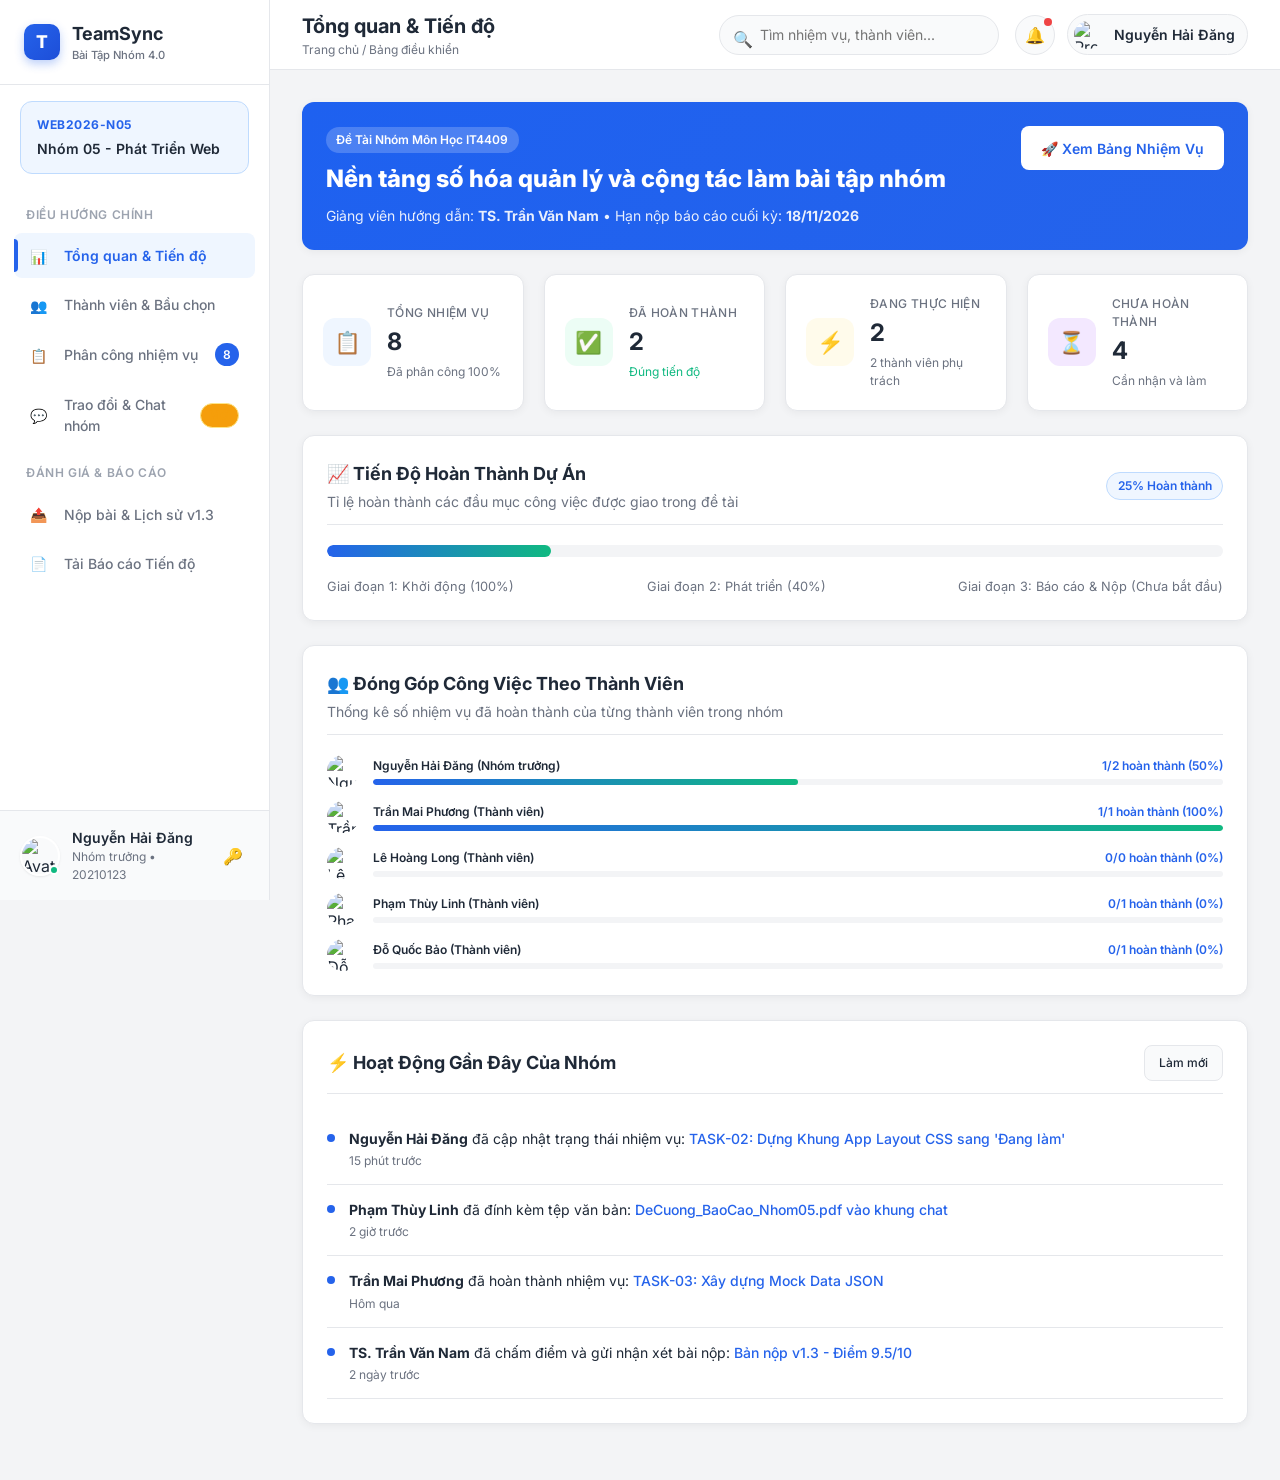
==== index.html @ c7a91927 "first commit: init project" ====
<!DOCTYPE html>
<html lang="vi">
<head>
  <meta charset="UTF-8">
  <meta name="viewport" content="width=device-width, initial-scale=1.0, maximum-scale=5.0">
  <title>Hệ Thống Quản Lý & Làm Bài Tập Nhóm Trực Tuyến | Nhóm 05</title>
  <meta name="description" content="Nền tảng hỗ trợ sinh viên làm bài tập nhóm hiệu quả, phân công nhiệm vụ, bầu chọn nhóm trưởng, chat trực tuyến và theo dõi tiến độ nộp bài.">
  
  <!-- Google Fonts: Inter -->
  <link rel="preconnect" href="https://fonts.googleapis.com">
  <link rel="preconnect" href="https://fonts.gstatic.com" crossorigin>
  <link href="https://fonts.googleapis.com/css2?family=Inter:wght@400;500;600;700;800&display=swap" rel="stylesheet">
  
  <!-- Favicon biểu tượng thương hiệu -->
  <link rel="icon" type="image/svg+xml" href="./assets/images/favicon.svg">
  
  <!-- Đường dẫn tương đối (Relative Paths) hỗ trợ GitHub Pages -->
  <link rel="stylesheet" href="./css/variables.css">
  <link rel="stylesheet" href="./css/style.css">
  <link rel="stylesheet" href="./css/modules.css">
</head>
<body>

  <!-- Lớp phủ mờ (Backdrop) khi mở Drawer trên Mobile -->
  <div class="sidebar-backdrop" id="sidebarBackdrop"></div>

  <!-- TOAST CONTAINER -->
  <div class="toast-container" id="toastContainer"></div>

  <!-- APP SHELL LAYOUT -->
  <div class="app-layout">

    <!-- ======================================================================
         SIDEBAR (Desktop Sticky, Mobile Drawer Overlay)
         ====================================================================== -->
    <aside class="app-sidebar" id="appSidebar">
      <!-- Header thương hiệu -->
      <div class="sidebar-header">
        <div class="brand-logo">
          <div class="brand-icon">T</div>
          <div>
            <div>TeamSync</div>
            <div style="font-size: 0.7rem; font-weight: 500; color: var(--text-muted);">Bài Tập Nhóm 4.0</div>
          </div>
        </div>
        <!-- Nút đóng Drawer trên Mobile -->
        <button class="sidebar-close-btn" id="sidebarCloseBtn" aria-label="Đóng thanh điều hướng">✕</button>
      </div>

      <!-- Badge Nhóm hiện tại -->
      <div class="sidebar-group-badge">
        <div class="group-code">WEB2026-N05</div>
        <div class="group-name">Nhóm 05 - Phát Triển Web</div>
      </div>

      <!-- Navigation Menu -->
      <nav class="sidebar-nav">
        <div class="nav-section-title">Điều hướng chính</div>
        
        <a href="#dashboard" class="nav-item active" data-tab="dashboard">
          <span class="nav-icon">📊</span>
          <span>Tổng quan & Tiến độ</span>
        </a>

        <a href="#members" class="nav-item" data-tab="members">
          <span class="nav-icon">👥</span>
          <span>Thành viên & Bầu chọn</span>
        </a>

        <a href="#tasks" class="nav-item" data-tab="tasks">
          <span class="nav-icon">📋</span>
          <span>Phân công nhiệm vụ</span>
          <span class="nav-badge">8</span>
        </a>

        <a href="#chat" class="nav-item" data-tab="chat">
          <span class="nav-icon">💬</span>
          <span>Trao đổi & Chat nhóm</span>
          <span class="nav-badge badge-warning">Mới</span>
        </a>

        <div class="nav-section-title">Đánh giá & Báo cáo</div>

        <a href="#submissions" class="nav-item" data-tab="submissions">
          <span class="nav-icon">📤</span>
          <span>Nộp bài & Lịch sử v1.3</span>
        </a>

        <a href="#reports" class="nav-item" data-tab="reports">
          <span class="nav-icon">📄</span>
          <span>Tải Báo cáo Tiến độ</span>
        </a>
      </nav>

      <!-- Sidebar User Profile Footer -->
      <div class="sidebar-footer">
        <div class="user-avatar-wrapper">
          <img src="https://images.unsplash.com/photo-1534528741775-53994a69daeb?auto=format&fit=crop&w=150&q=80" alt="Avatar" class="user-avatar">
          <div class="status-dot"></div>
        </div>
        <div class="sidebar-user-info">
          <div class="sidebar-user-name" id="sidebarUserName">Nguyễn Hải Đăng</div>
          <div class="sidebar-user-role" id="sidebarUserRole">Nhóm trưởng • 20210123</div>
        </div>
        <button class="sidebar-btn-auth" id="btnOpenAuth" title="Đổi tài khoản">
          🔑
        </button>
      </div>
    </aside>

    <!-- ======================================================================
         MAIN CONTENT AREA
         ====================================================================== -->
    <main class="app-main">
      
      <!-- HEADER PHÍA TRÊN -->
      <header class="app-header">
        <div class="header-left">
          <!-- Nút Hamburger Menu trên Mobile -->
          <button class="btn-hamburger" id="btnHamburger" aria-label="Mở Menu điều hướng">
            ☰
          </button>
          
          <div class="page-title-box">
            <h1 class="page-title" id="pageTitle">Tổng quan & Tiến độ</h1>
            <div class="page-breadcrumb" id="pageBreadcrumb">Trang chủ / Bảng điều khiển</div>
          </div>
        </div>

        <div class="header-right">
          <!-- Thanh tìm kiếm nhanh -->
          <div class="search-box">
            <span class="search-icon">🔍</span>
            <input type="text" class="search-input" placeholder="Tìm nhiệm vụ, thành viên...">
          </div>

          <!-- Thông báo & Quick Actions -->
          <div class="header-actions">
            <button class="btn-icon" title="Thông báo mới" onclick="showToast('Bạn không có thông báo chưa đọc nào.', 'warning')">
              🔔
              <span class="notification-badge"></span>
            </button>
            
            <button class="header-profile-btn" onclick="document.getElementById('btnOpenAuth').click()">
              <img src="https://images.unsplash.com/photo-1534528741775-53994a69daeb?auto=format&fit=crop&w=150&q=80" alt="Profile" style="width: 28px; height: 28px; border-radius: 50%; object-fit: cover;">
              <span class="header-profile-name" id="headerUserName">Hải Đăng</span>
            </button>
          </div>
        </div>
      </header>

      <!-- CONTENT CONTAINER CHO CÁC TABS -->
      <div class="content-container">

        <!-- ==================================================================
             TAB 1: TỔNG QUAN & TIẾN ĐỘ (MODULE 9 & OVERVIEW)
             ================================================================== -->
        <div class="tab-panel active" id="tab-dashboard">
          
          <!-- Banner Chào mừng & Thông tin Đề tài -->
          <div class="card" style="background: linear-gradient(135deg, #1E61F0, #2563EB); color: #FFFFFF; border: none;">
            <div style="display: flex; justify-content: space-between; align-items: flex-start; flex-wrap: wrap; gap: 1rem;">
              <div>
                <span class="badge" style="background: rgba(255,255,255,0.2); color: #FFFFFF; border: none; margin-bottom: 0.5rem;">
                  Đề Tài Nhóm Môn Học IT4409
                </span>
                <h2 style="font-size: 1.5rem; font-weight: 800; margin-bottom: 0.5rem;">
                  Nền tảng số hóa quản lý và cộng tác làm bài tập nhóm
                </h2>
                <p style="font-size: 0.875rem; opacity: 0.9; max-width: 720px;">
                  Giảng viên hướng dẫn: <strong>TS. Trần Văn Nam</strong> • Hạn nộp báo cáo cuối kỳ: <strong>18/11/2026</strong>
                </p>
              </div>
              <button class="btn" style="background: #FFFFFF; color: var(--color-primary); font-weight: 600;" onclick="document.querySelector('[data-tab=\'tasks\']').click()">
                🚀 Xem Bảng Nhiệm Vụ
              </button>
            </div>
          </div>

          <!-- 4 Thẻ Thống kê Số liệu nhanh -->
          <div class="stats-grid">
            <div class="stat-card">
              <div class="stat-icon-wrapper stat-icon-blue">📋</div>
              <div class="stat-info">
                <div class="stat-label">Tổng nhiệm vụ</div>
                <div class="stat-value" id="statTotalTasks">8</div>
                <div class="stat-subtext">Đã phân công 100%</div>
              </div>
            </div>

            <div class="stat-card">
              <div class="stat-icon-wrapper stat-icon-green">✅</div>
              <div class="stat-info">
                <div class="stat-label">Đã hoàn thành</div>
                <div class="stat-value" id="statDoneTasks">2</div>
                <div class="stat-subtext" style="color: var(--status-success);">Đúng tiến độ</div>
              </div>
            </div>

            <div class="stat-card">
              <div class="stat-icon-wrapper stat-icon-amber">⚡</div>
              <div class="stat-info">
                <div class="stat-label">Đang thực hiện</div>
                <div class="stat-value" id="statInProgressTasks">2</div>
                <div class="stat-subtext">2 thành viên phụ trách</div>
              </div>
            </div>

            <div class="stat-card">
              <div class="stat-icon-wrapper stat-icon-purple">⏳</div>
              <div class="stat-info">
                <div class="stat-label">Chưa hoàn thành</div>
                <div class="stat-value" id="statTodoTasks">4</div>
                <div class="stat-subtext">Cần nhận và làm</div>
              </div>
            </div>
          </div>

          <!-- Thanh Tiến độ Tổng quan Dự án -->
          <div class="card">
            <div class="card-header">
              <div>
                <h3 class="card-title">📈 Tiến Độ Hoàn Thành Dự Án</h3>
                <div class="card-desc">Tỉ lệ hoàn thành các đầu mục công việc được giao trong đề tài</div>
              </div>
              <span class="badge badge-primary" id="statPercentText">25% Hoàn thành</span>
            </div>
            
            <div class="progress-container">
              <div class="progress-track" style="height: 12px;">
                <div class="progress-fill" id="statProgressFill" style="width: 25%;"></div>
              </div>
            </div>

            <div style="display: flex; justify-content: space-between; font-size: 0.8rem; color: var(--text-muted); margin-top: 0.5rem;">
              <span>Giai đoạn 1: Khởi động (100%)</span>
              <span>Giai đoạn 2: Phát triển (40%)</span>
              <span>Giai đoạn 3: Báo cáo & Nộp (Chưa bắt đầu)</span>
            </div>
          </div>

          <!-- Tiến độ Đóng góp Theo Thành viên (Module 9 bổ trợ) -->
          <div class="card">
            <div class="card-header">
              <div>
                <h3 class="card-title">👥 Đóng Góp Công Việc Theo Thành Viên</h3>
                <div class="card-desc">Thống kê số nhiệm vụ đã hoàn thành của từng thành viên trong nhóm</div>
              </div>
            </div>
            <div class="contribution-list" id="memberContributionsList"></div>
          </div>

          <!-- Lịch sử Hoạt Động Gần Đây -->
          <div class="card">
            <div class="card-header">
              <h3 class="card-title">⚡ Hoạt Động Gần Đây Của Nhóm</h3>
              <button class="btn btn-secondary btn-sm" onclick="showToast('Dữ liệu hoạt động đã được làm mới.', 'success')">
                Làm mới
              </button>
            </div>
            <div id="recentActivitiesList"></div>
          </div>

        </div>

        <!-- ==================================================================
             TAB 2: THÀNH VIÊN & BẦU CHỌN NHÓM TRƯỞNG (MODULE 2 & 3)
             ================================================================== -->
        <div class="tab-panel" id="tab-members">
          
          <!-- Thanh điều khiển Nhóm & Thêm thành viên -->
          <div class="card">
            <div class="card-header">
              <div>
                <h3 class="card-title">👥 Quản Lý Thành Viên Nhóm</h3>
                <div class="card-desc">Mã nhóm: <strong id="memberGroupCodeDisplay">WEB2026-N05</strong> • <span id="memberCountDisplay">5</span> Thành viên chính thức</div>
              </div>
              <div style="display: flex; gap: 0.5rem; flex-wrap: wrap;">
                <button class="btn btn-secondary" id="btnOpenCreateGroup">
                  ⚙️ Thông Tin / Tạo Nhóm Mới
                </button>
              </div>
            </div>

            <!-- Toolbar Tìm kiếm thành viên -->
            <div style="display: flex; gap: 0.75rem; flex-wrap: wrap; margin-bottom: 1rem;">
              <div class="module-search-wrapper">
                <span class="module-search-icon">🔍</span>
                <input type="text" id="searchMemberInput" class="module-search-input" placeholder="Tìm thành viên theo tên, email, MSSV hoặc kỹ năng...">
              </div>
            </div>

            <!-- Form Thêm thành viên theo Họ tên, Email, MSSV -->
            <form id="addMemberForm" style="display: flex; gap: 0.75rem; flex-wrap: wrap; margin-bottom: 1.5rem; background: var(--bg-subtle); padding: 1rem; border-radius: var(--radius-sm); border: 1px solid var(--border-color);">
              <input type="text" id="addMemberName" class="form-control" placeholder="Họ và tên sinh viên..." style="flex: 1; min-width: 160px;" required>
              <input type="email" id="addMemberEmail" class="form-control" placeholder="Email sinh viên..." style="flex: 1.2; min-width: 200px;" required>
              <input type="text" id="addMemberStudentId" class="form-control" placeholder="MSSV..." style="width: 130px;" required>
              <button type="submit" class="btn btn-primary">
                ➕ Thêm Thành Viên
              </button>
            </form>

            <!-- Lưới danh sách thành viên -->
            <div class="members-grid" id="membersGrid"></div>
          </div>

          <!-- Bầu chọn Nhóm trưởng (Module 3) -->
          <div class="card">
            <div class="card-header">
              <div>
                <h3 class="card-title">🗳️ Bầu Chọn Nhóm Trưởng Dân Chủ</h3>
                <div class="card-desc">Ứng viên có số phiếu bầu cao nhất sẽ tự động được cập nhật làm Nhóm Trưởng chính thức.</div>
              </div>
              <div style="display: flex; gap: 0.5rem; align-items: center; flex-wrap: wrap;">
                <span class="badge badge-success">Đang mở bình chọn</span>
                <button class="btn btn-outline btn-sm" id="btnOpenNominate">
                  🙋 Ứng Cử Nhóm Trưởng
                </button>
              </div>
            </div>

            <div class="candidates-grid" id="candidatesGrid"></div>
          </div>

        </div>

        <!-- ==================================================================
             TAB 3: BẢNG PHÂN CÔNG & NHẬN NHIỆM VỤ (MODULE 4 & 5)
             ================================================================== -->
        <div class="tab-panel" id="tab-tasks">
          <div class="card">
            <div class="card-header">
              <div>
                <h3 class="card-title">📋 Bảng Phân Công & Nhận Nhiệm Vụ</h3>
                <div class="card-desc">Xem chi tiết đầu việc, thời hạn và bấm "Nhận nhiệm vụ" để bắt đầu thực hiện</div>
              </div>
              <button class="btn btn-primary" id="btnOpenCreateTask">
                ➕ Thêm Nhiệm Vụ Mới
              </button>
            </div>

            <!-- Toolbar lọc trạng thái & Tìm kiếm -->
            <div class="tasks-toolbar">
              <div class="filter-tabs">
                <button class="filter-tab-btn active" data-filter="all">Tất cả (<span id="taskCountAll">8</span>)</button>
                <button class="filter-tab-btn" data-filter="todo">Chưa nhận</button>
                <button class="filter-tab-btn" data-filter="in_progress">Đang làm</button>
                <button class="filter-tab-btn" data-filter="done">Hoàn thành</button>
              </div>

              <div class="module-search-wrapper">
                <span class="module-search-icon">🔍</span>
                <input type="text" id="searchTaskInput" class="module-search-input" placeholder="Tìm theo mã hoặc tên công việc...">
              </div>
            </div>

            <!-- Bảng Dữ liệu Responsive (overflow-x: auto) -->
            <div class="table-responsive">
              <table class="app-table">
                <thead>
                  <tr>
                    <th>Mã CV</th>
                    <th>Tên Nhiệm Vụ & Mô Tả</th>
                    <th>Độ Ưu Tiên</th>
                    <th>Hạn Chót</th>
                    <th>Người Phụ Trách</th>
                    <th>Thao Tác</th>
                  </tr>
                </thead>
                <tbody id="tasksTableBody"></tbody>
              </table>
            </div>

          </div>
        </div>

        <!-- ==================================================================
             TAB 4: TRAO ĐỔI & CHAT NHÓM (MODULE 6)
             ================================================================== -->
        <div class="tab-panel" id="tab-chat">
          <div class="card" style="padding: 0;">
            <div class="chat-wrapper">
              <div class="chat-header">
                <div>
                  <h3 style="font-size: 1rem; font-weight: 700; color: var(--text-main);">💬 Phòng Chat Nhóm 05</h3>
                  <div style="font-size: 0.75rem; color: var(--status-success);">● 3 thành viên đang trực tuyến</div>
                </div>
                <button class="btn btn-secondary btn-sm" onclick="showToast('Khung chat đã được đồng bộ.', 'success')">
                  Đồng bộ
                </button>
              </div>

              <!-- Danh sách tin nhắn -->
              <div class="chat-messages" id="chatMessagesContainer"></div>

              <!-- Typing Indicator khi đồng đội đang soạn tin -->
              <div class="chat-typing-box" id="chatTypingBox">
                <span id="chatTypingUser">Trần Mai Phương</span> đang soạn tin nhắn
                <span class="typing-dot"></span>
                <span class="typing-dot"></span>
                <span class="typing-dot"></span>
              </div>

              <!-- Gợi ý tin nhắn nhanh (Quick replies) -->
              <div style="display: flex; gap: 0.5rem; overflow-x: auto; padding: 0.5rem 1rem; background: var(--bg-subtle); border-top: 1px solid var(--border-color); white-space: nowrap;">
                <button type="button" class="btn btn-secondary btn-sm quick-chat-btn" data-msg="👋 Chào cả nhóm! Hôm nay tiến độ thế nào rồi mọi người?">👋 Chào nhóm</button>
                <button type="button" class="btn btn-secondary btn-sm quick-chat-btn" data-msg="👍 Mình đã nhận nhiệm vụ và đang code rồi nhé!">👍 Đang làm task</button>
                <button type="button" class="btn btn-secondary btn-sm quick-chat-btn" data-msg="⏰ Mọi người chú ý hạn nộp đồ án sắp đến rồi!">⏰ Nhắc deadline</button>
                <button type="button" class="btn btn-secondary btn-sm quick-chat-btn" data-msg="📦 Mình vừa nộp bản cập nhật mới, mọi người xem nhé!">📦 Đã nộp bài</button>
              </div>

              <!-- Thanh nhập tin nhắn -->
              <form class="chat-input-bar" id="chatForm">
                <button type="button" class="btn-icon" id="btnAttachFile" title="Đính kèm tệp (.pdf, .docx, .zip)">
                  📎
                </button>
                <input type="text" id="chatInput" class="chat-input" placeholder="Nhập tin nhắn trao đổi với nhóm (gõ Enter để gửi)..." autocomplete="off" required>
                <button type="submit" class="btn btn-primary" style="padding: 0 1.25rem;">
                  Gửi 🚀
                </button>
              </form>
            </div>
          </div>
        </div>

        <!-- ==================================================================
             TAB 5: NỘP BÀI & LỊCH SỬ CHỈNH SỬA (MODULE 7 & 8)
             ================================================================== -->
        <div class="tab-panel" id="tab-submissions">
          
          <!-- Khu vực Nộp Bài Drag & Drop -->
          <div class="card">
            <div class="card-header">
              <div>
                <h3 class="card-title">📤 Nộp Bài Tập & Báo Cáo Tiến Độ</h3>
                <div class="card-desc">Hỗ trợ tệp zip, pdf, docx dung lượng tối đa 50MB</div>
              </div>
            </div>

            <form id="submissionForm">
              <div class="form-group" style="margin-bottom: 1rem;">
                <label class="form-label">Chọn nhiệm vụ nộp bài:</label>
                <select id="submissionTaskSelect" class="form-select">
                  <option value="all">-- Toàn bộ đồ án (Bản Báo cáo Tổng thể) --</option>
                </select>
              </div>

              <div class="dropzone-area" id="submissionDropzone">
                <div style="font-size: 2.2rem; margin-bottom: 0.5rem;">📂</div>
                <div id="dropzoneText" style="font-size: 0.95rem; color: var(--text-main);">
                  Kéo thả file bài nộp vào đây hoặc <span style="color: var(--color-primary); font-weight: 600;">bấm để chọn tệp</span>
                </div>
                <div style="font-size: 0.75rem; color: var(--text-muted); margin-top: 0.25rem;">
                  Chấp nhận các định dạng: .zip, .rar, .pdf, .docx
                </div>
                <input type="file" id="submissionFileInput" style="display: none;" accept=".zip,.rar,.pdf,.docx">
              </div>

              <div class="form-group" style="margin-top: 1.25rem;">
                <label class="form-label">Ghi chú lần nộp này (Nội dung thay đổi):</label>
                <textarea id="submissionNote" class="form-control" placeholder="Mô tả tóm tắt nội dung chỉnh sửa hoặc tính năng mới hoàn thiện trong lần nộp này..."></textarea>
              </div>

              <div style="display: flex; justify-content: flex-end;">
                <button type="submit" class="btn btn-primary">
                  🚀 Xác Nhận Nộp Phiên Bản Mới
                </button>
              </div>
            </form>
          </div>

          <!-- Timeline Lịch sử chỉnh sửa v1.0 - v1.3 (Module 8) -->
          <div class="card">
            <div class="card-header">
              <div>
                <h3 class="card-title">🕒 Lịch Sử Chỉnh Sửa & Đánh Giá Điểm (v1.0 - v1.3)</h3>
                <div class="card-desc">Toàn bộ phiên bản đã nộp và nhận xét từ giảng viên theo trục thời gian</div>
              </div>
            </div>

            <div class="timeline" id="submissionTimeline"></div>
          </div>

        </div>

        <!-- ==================================================================
             TAB 6: TẢI BÁO CÁO TIẾN ĐỘ (MODULE 10)
             ================================================================== -->
        <div class="tab-panel" id="tab-reports">
          <div class="card">
            <div class="card-header">
              <div>
                <h3 class="card-title">📄 Xuất Báo Cáo Tiến Độ Cá Nhân & Nhóm</h3>
                <div class="card-desc">Tạo báo cáo tổng hợp tiến độ để in ấn nộp trực tiếp hoặc gửi giảng viên</div>
              </div>
              <div style="display: flex; gap: 0.5rem; flex-wrap: wrap;">
                <button class="btn btn-primary" id="btnExportPDF">
                  🖨️ In / Tải Báo Cáo PDF
                </button>
                <button class="btn btn-secondary" id="btnExportExcel">
                  📊 Tải Bảng Excel (CSV)
                </button>
              </div>
            </div>

            <!-- Bộ lọc thành viên & trạng thái cho Báo cáo -->
            <div style="display: flex; gap: 1rem; flex-wrap: wrap; margin-bottom: 1.25rem; background: var(--bg-subtle); padding: 1rem; border-radius: 8px; border: 1px solid var(--border-color);">
              <div style="flex: 1; min-width: 200px;">
                <label class="form-label" style="font-size: 0.8rem;">Lọc theo thành viên:</label>
                <select id="reportMemberFilter" class="form-select">
                  <option value="all">Tất cả thành viên trong nhóm</option>
                </select>
              </div>
              <div style="flex: 1; min-width: 200px;">
                <label class="form-label" style="font-size: 0.8rem;">Lọc theo trạng thái:</label>
                <select id="reportStatusFilter" class="form-select">
                  <option value="all">Tất cả trạng thái nhiệm vụ</option>
                  <option value="done">Chỉ nhiệm vụ đã hoàn thành</option>
                  <option value="in_progress">Chỉ nhiệm vụ đang làm</option>
                  <option value="todo">Chỉ nhiệm vụ chưa nhận</option>
                </select>
              </div>
            </div>

            <!-- Bảng Preview Tóm tắt Báo Cáo -->
            <div style="margin: 1rem 0;">
              <h4 style="font-size: 1rem; font-weight: 600; margin-bottom: 0.5rem;">Bảng Xem Trước Báo Cáo (Preview)</h4>
              <div class="table-responsive">
                <table class="app-table">
                  <thead>
                    <tr>
                      <th>Học viên</th>
                      <th>MSSV</th>
                      <th>Vai trò</th>
                      <th>Nhiệm vụ phụ trách</th>
                      <th>Hạn chót</th>
                      <th>Trạng thái</th>
                    </tr>
                  </thead>
                  <tbody id="reportTableBody"></tbody>
                </table>
              </div>
            </div>
          </div>
        </div>

      </div>
    </main>

  </div>

  <!-- ======================================================================
       MODAL 1: ĐĂNG NHẬP / ĐĂNG KÝ (MODULE 1) & CHUYỂN USER NHANH
       ====================================================================== -->
  <div class="modal-overlay" id="authModal">
    <div class="modal-content">
      <div class="modal-header">
        <h3 class="modal-title" id="authModalTitle">Tài Khoản & Đăng Nhập</h3>
        <button class="modal-close-btn" id="btnCloseAuth">&times;</button>
      </div>
      <form id="authForm">
        <div class="modal-body">
          <div class="form-group">
            <label class="form-label">Email sinh viên (*):</label>
            <input type="email" id="authEmail" class="form-control" placeholder="haidang.nguyen@student.edu.vn" required>
          </div>
          <div class="form-group" id="authNameGroup" style="display: none;">
            <label class="form-label">Họ và tên:</label>
            <input type="text" id="authName" class="form-control" placeholder="Nguyễn Văn A">
          </div>
          <div class="form-group" id="authStudentIdGroup" style="display: none;">
            <label class="form-label">Mã số sinh viên (MSSV):</label>
            <input type="text" id="authStudentId" class="form-control" placeholder="20210123">
          </div>
          <div class="form-group">
            <label class="form-label">Mật khẩu:</label>
            <input type="password" id="authPassword" class="form-control" value="123456" required>
          </div>
          <div style="display: flex; justify-content: space-between; align-items: center; font-size: 0.85rem;">
            <label style="display: flex; align-items: center; gap: 0.35rem; cursor: pointer;">
              <input type="checkbox" checked> Ghi nhớ đăng nhập
            </label>
            <a href="#" id="authToggleTab">Chưa có tài khoản? Đăng ký</a>
          </div>

          <!-- Đăng nhập nhanh bằng thành viên có sẵn để test tiện lợi -->
          <div style="margin-top: 1.5rem; padding-top: 1rem; border-top: 1px solid var(--border-color);">
            <div style="font-size: 0.8rem; font-weight: 600; color: var(--text-muted); margin-bottom: 0.5rem;">
              ⚡ Hoặc chọn nhanh thành viên trong nhóm để thử nghiệm:
            </div>
            <div class="user-switch-grid" id="quickUserSwitchGrid"></div>
          </div>
        </div>
        <div class="modal-footer">
          <button type="button" class="btn btn-secondary" id="btnLogoutBtn" style="color: var(--status-danger);">
            Đăng Xuất
          </button>
          <button type="submit" class="btn btn-primary" id="authSubmitBtn">Đăng Nhập</button>
        </div>
      </form>
    </div>
  </div>

  <!-- ======================================================================
       MODAL 2: TẠO NHÓM MỚI (MODULE 2)
       ====================================================================== -->
  <div class="modal-overlay" id="createGroupModal">
    <div class="modal-content">
      <div class="modal-header">
        <h3 class="modal-title">Cấu Hình & Tạo Nhóm Mới</h3>
        <button class="modal-close-btn" id="btnCloseCreateGroup">&times;</button>
      </div>
      <form id="createGroupForm">
        <div class="modal-body">
          <div class="form-group">
            <label class="form-label">Tên nhóm:</label>
            <input type="text" id="newGroupName" class="form-control" value="Nhóm 05 - Phát Triển Web Hiện Đại" required>
          </div>
          <div class="form-group">
            <label class="form-label">Mã nhóm:</label>
            <input type="text" id="newGroupCode" class="form-control" value="WEB2026-N05" required>
          </div>
          <div class="form-group">
            <label class="form-label">Đề tài đồ án:</label>
            <textarea id="newGroupTopic" class="form-control" rows="3">Nền tảng số hóa quản lý và cộng tác làm bài tập nhóm cho sinh viên đại học</textarea>
          </div>
        </div>
        <div class="modal-footer">
          <button type="submit" class="btn btn-primary">Lưu Thay Đổi</button>
        </div>
      </form>
    </div>
  </div>

  <!-- ======================================================================
       MODAL 3: CHI TIẾT NHIỆM VỤ & NHẬN VIỆC (MODULE 4 & 5)
       ====================================================================== -->
  <div class="modal-overlay" id="taskDetailModal">
    <div class="modal-content">
      <div class="modal-header">
        <h3 class="modal-title" id="detailTaskTitle">Chi Tiết Nhiệm Vụ</h3>
        <button class="modal-close-btn" id="btnCloseTaskDetail">&times;</button>
      </div>
      <div class="modal-body">
        <p id="detailTaskDesc" style="font-size: 0.95rem; color: var(--text-main); margin-bottom: 1.25rem;"></p>
        <div style="background: var(--bg-subtle); padding: 1rem; border-radius: 8px; border: 1px solid var(--border-color); display: flex; flex-direction: column; gap: 0.5rem; font-size: 0.875rem;">
          <div>📅 Hạn nộp: <strong id="detailTaskDeadline"></strong></div>
          <div>⚡ Độ ưu tiên: <strong id="detailTaskPriority"></strong></div>
          <div>👤 Người phụ trách: <strong id="detailTaskAssignee"></strong></div>
          <div>📝 Ghi chú: <span id="detailTaskNote">Không có</span></div>
        </div>
      </div>
      <div class="modal-footer">
        <button type="button" class="btn btn-secondary" id="btnUnclaimTask" style="display: none; color: var(--status-danger);">
          Hủy Nhận Nhiệm Vụ
        </button>
        <button type="button" class="btn btn-primary" id="btnClaimTask">
          ✋ Nhận Nhiệm Vụ Này
        </button>
        <button type="button" class="btn btn-success" id="btnCompleteTask" style="display: none;">
          ✅ Đánh Dấu Hoàn Thành
        </button>
      </div>
    </div>
  </div>

  <!-- ======================================================================
       MODAL 4: THÊM NHIỆM VỤ MỚI (MODULE 4 BỔ SUNG)
       ====================================================================== -->
  <div class="modal-overlay" id="createTaskModal">
    <div class="modal-content">
      <div class="modal-header">
        <h3 class="modal-title">Tạo Nhiệm Vụ Mới Cho Nhóm</h3>
        <button class="modal-close-btn" id="btnCloseCreateTask">&times;</button>
      </div>
      <form id="createTaskForm">
        <div class="modal-body">
          <div class="form-group">
            <label class="form-label">Tên nhiệm vụ (*):</label>
            <input type="text" id="newTaskTitle" class="form-control" placeholder="Ví dụ: Thiết kế giao diện Dashboard..." required>
          </div>
          <div class="form-group">
            <label class="form-label">Mô tả công việc (*):</label>
            <textarea id="newTaskDesc" class="form-control" rows="3" placeholder="Chi tiết yêu cầu công việc cần thực hiện..." required></textarea>
          </div>
          <div style="display: grid; grid-template-columns: 1fr 1fr; gap: 1rem;">
            <div class="form-group">
              <label class="form-label">Hạn chót hoàn thành:</label>
              <input type="date" id="newTaskDeadline" class="form-control" required>
            </div>
            <div class="form-group">
              <label class="form-label">Độ ưu tiên:</label>
              <select id="newTaskPriority" class="form-select">
                <option value="Cao">Cao</option>
                <option value="Trung bình" selected>Trung bình</option>
                <option value="Khẩn cấp">Khẩn cấp</option>
              </select>
            </div>
          </div>
        </div>
        <div class="modal-footer">
          <button type="submit" class="btn btn-primary">Tạo & Đăng Lên Bảng</button>
        </div>
      </form>
    </div>
  </div>

  <!-- ======================================================================
       MODAL 5: ỨNG CỬ NHÓM TRƯỞNG (MODULE 3 BỔ SUNG)
       ====================================================================== -->
  <div class="modal-overlay" id="nominateModal">
    <div class="modal-content">
      <div class="modal-header">
        <h3 class="modal-title">Ứng Cử Trưởng Nhóm Đồ Án</h3>
        <button class="modal-close-btn" id="btnCloseNominate">&times;</button>
      </div>
      <form id="nominateForm">
        <div class="modal-body">
          <div class="form-group">
            <label class="form-label">Khẩu hiệu / Tuyên ngôn hành động (*):</label>
            <textarea id="nominateSlogan" class="form-control" rows="2" placeholder="Cam kết của bạn nếu trở thành Nhóm trưởng..." required></textarea>
          </div>
          <div class="form-group">
            <label class="form-label">Kinh nghiệm & Kỹ năng nổi bật:</label>
            <textarea id="nominateExperience" class="form-control" rows="2" placeholder="Kinh nghiệm quản lý, điều phối hoặc kỹ năng chuyên môn..."></textarea>
          </div>
        </div>
        <div class="modal-footer">
          <button type="submit" class="btn btn-primary">Xác Nhận Tham Gia Ứng Cử</button>
        </div>
      </form>
    </div>
  </div>

  <!-- Scripts dữ liệu mẫu và logic điều khiển -->
  <script src="./data/mockData.js"></script>
  <script src="./js/main.js"></script>
</body>
</html>
---- css/variables.css ----
/* ==========================================================================
   DESIGN SYSTEM - CSS VARIABLES
   Đồng bộ giao diện theo Strict Design System Rules & Responsive Requirements
   ========================================================================== */

:root {
  /* Bảng màu chính (Brand Colors) */
  --color-primary: #2563EB;
  --color-primary-hover: #1D4ED8;
  --color-primary-light: #EFF6FF;
  --color-primary-border: #BFDBFE;

  /* Bảng màu nền & card */
  --bg-app: #F3F4F6;
  --bg-card: #FFFFFF;
  --bg-subtle: #F9FAFB;
  --bg-hover: #F3F4F6;
  --bg-overlay: rgba(15, 23, 42, 0.45);

  /* Bảng màu chữ (Typography Colors) */
  --text-main: #1F2937;
  --text-muted: #6B7280;
  --text-subtle: #9CA3AF;
  --text-inverse: #FFFFFF;
  --text-primary-link: #2563EB;

  /* Trạng thái công việc & thông báo (Status Colors) */
  --status-success: #10B981;
  --status-success-bg: #ECFDF5;
  --status-success-border: #A7F3D0;

  --status-warning: #F59E0B;
  --status-warning-bg: #FFFBEB;
  --status-warning-border: #FDE68A;

  --status-neutral: #9CA3AF;
  --status-neutral-bg: #F3F4F6;
  --status-neutral-border: #E5E7EB;

  --status-danger: #EF4444;
  --status-danger-bg: #FEF2F2;
  --status-danger-border: #FECACA;

  --status-info: #3B82F6;
  --status-info-bg: #EFF6FF;
  --status-info-border: #BFDBFE;

  /* Đường viền & Phân cách */
  --border-color: #E5E7EB;
  --border-focus: #3B82F6;
  --border-light: #F3F4F6;

  /* Typography */
  --font-family: 'Inter', -apple-system, BlinkMacSystemFont, 'Segoe UI', Roboto, Oxygen, Ubuntu, Cantarell, sans-serif;
  --font-size-xs: 0.75rem;    /* 12px */
  --font-size-sm: 0.875rem;   /* 14px */
  --font-size-base: 1rem;     /* 16px */
  --font-size-lg: 1.125rem;   /* 18px */
  --font-size-xl: 1.25rem;    /* 20px */
  --font-size-2xl: 1.5rem;    /* 24px */
  --font-size-3xl: 1.875rem;  /* 30px */

  --font-weight-normal: 400;
  --font-weight-medium: 500;
  --font-weight-semibold: 600;
  --font-weight-bold: 700;

  /* Bo tròn góc (Border Radius) */
  --radius-xs: 4px;
  --radius-sm: 8px;
  --radius-md: 12px;
  --radius-lg: 16px;
  --radius-full: 9999px;

  /* Đổ bóng (Box Shadow) */
  --shadow-sm: 0 1px 3px rgba(0, 0, 0, 0.05), 0 1px 2px rgba(0, 0, 0, 0.03);
  --shadow-card: 0 2px 8px rgba(0, 0, 0, 0.05);
  --shadow-md: 0 4px 14px rgba(0, 0, 0, 0.07);
  --shadow-lg: 0 10px 25px -5px rgba(0, 0, 0, 0.1), 0 8px 10px -6px rgba(0, 0, 0, 0.05);
  --shadow-drawer: 4px 0 24px rgba(0, 0, 0, 0.15);

  /* Kích thước & Khoảng cách (Spacing & Sizing) */
  --header-height: 70px;
  --sidebar-width: 270px;
  --space-1: 0.25rem; /* 4px */
  --space-2: 0.5rem;  /* 8px */
  --space-3: 0.75rem; /* 12px */
  --space-4: 1rem;    /* 16px */
  --space-5: 1.25rem; /* 20px */
  --space-6: 1.5rem;  /* 24px */
  --space-8: 2rem;    /* 32px */
  --space-10: 2.5rem; /* 40px */

  /* Touch Target & UX */
  --touch-target-min: 44px;
  --transition-fast: 0.15s ease;
  --transition-normal: 0.25s ease;
  --transition-smooth: 0.35s cubic-bezier(0.16, 1, 0.3, 1);

  /* Z-Index Hierarchy */
  --z-header: 40;
  --z-sidebar: 50;
  --z-backdrop: 45;
  --z-modal: 100;
  --z-toast: 110;
}

/* ==========================================================================
   MOBILE & TABLET RESPONSIVE VARIABLES OVERRIDES
   ========================================================================== */
@media (max-width: 768px) {
  :root {
    --header-height: 60px;
    --sidebar-width: 280px;
    --font-size-2xl: 1.25rem;
    --font-size-3xl: 1.5rem;
    --space-6: 1rem;
    --space-8: 1.25rem;
  }
}
---- css/style.css ----
/* ==========================================================================
   STYLE.CSS - GIAO DIỆN CHÍNH & APP LAYOUT
   Tuân thủ nghiêm ngặt: STRICT DESIGN SYSTEM RULES & MOBILE & TABLET REQUIREMENTS
   ========================================================================== */

/* 1. KHAI BÁO CSS VARIABLES DÀNH RIÊNG CHO LAYOUT & COMPONENTS */
:root {
  --app-max-width: 1440px;
  --sidebar-current-width: 270px;
  --header-current-height: 70px;
  --card-radius: 12px;
  --card-padding: 1.5rem;
  --btn-height: 44px;
  --avatar-size-sm: 32px;
  --avatar-size-md: 40px;
  --avatar-size-lg: 56px;
  --font-heading: 'Inter', -apple-system, BlinkMacSystemFont, 'Segoe UI', Roboto, sans-serif;
}

/* 2. RESET & BASE STYLES */
*, *::before, *::after {
  box-sizing: border-box;
  margin: 0;
  padding: 0;
}

html {
  font-size: 16px;
  scroll-behavior: smooth;
  -webkit-tap-highlight-color: transparent;
}

body {
  font-family: var(--font-family, 'Inter', -apple-system, sans-serif);
  background-color: var(--bg-app, #F3F4F6);
  color: var(--text-main, #1F2937);
  line-height: 1.5;
  min-height: 100vh;
  display: flex;
  flex-direction: column;
  overflow-x: hidden;
}

a {
  color: var(--color-primary, #2563EB);
  text-decoration: none;
  transition: color var(--transition-fast, 0.15s ease);
}
a:hover {
  color: var(--color-primary-hover, #1D4ED8);
}

button, input, select, textarea {
  font-family: inherit;
  font-size: inherit;
  color: inherit;
}

button {
  cursor: pointer;
  border: none;
  background: none;
}

ul, ol {
  list-style: none;
}

img {
  max-width: 100%;
  display: block;
}

/* 3. APP CONTAINER & SHELL LAYOUT */
.app-layout {
  display: flex;
  min-height: 100vh;
  position: relative;
  width: 100%;
}

/* ==========================================================================
   SIDEBAR (Desktop Sticky, Mobile Drawer Overlay)
   ========================================================================== */
.app-sidebar {
  width: var(--sidebar-current-width);
  background-color: var(--bg-card, #FFFFFF);
  border-right: 1px solid var(--border-color, #E5E7EB);
  display: flex;
  flex-direction: column;
  position: sticky;
  top: 0;
  height: 100vh;
  z-index: var(--z-sidebar, 50);
  transition: transform var(--transition-smooth, 0.35s ease), box-shadow var(--transition-smooth, 0.35s ease);
  flex-shrink: 0;
}

/* Header thương hiệu của Sidebar */
.sidebar-header {
  padding: 1.25rem 1.5rem;
  display: flex;
  align-items: center;
  justify-content: space-between;
  border-bottom: 1px solid var(--border-color, #E5E7EB);
}

.brand-logo {
  display: flex;
  align-items: center;
  gap: 0.75rem;
  font-weight: var(--font-weight-bold, 700);
  font-size: 1.125rem;
  color: var(--text-main, #1F2937);
}

.brand-icon {
  width: 36px;
  height: 36px;
  background: linear-gradient(135deg, var(--color-primary, #2563EB), #1D4ED8);
  color: #FFFFFF;
  border-radius: 10px;
  display: flex;
  align-items: center;
  justify-content: center;
  font-weight: 800;
  font-size: 1.1rem;
  box-shadow: 0 4px 10px rgba(37, 99, 235, 0.3);
}

.sidebar-close-btn {
  display: none;
  width: 36px;
  height: 36px;
  border-radius: var(--radius-sm, 8px);
  align-items: center;
  justify-content: center;
  color: var(--text-muted, #6B7280);
  background-color: var(--bg-subtle, #F9FAFB);
  font-size: 1.2rem;
}

/* Thẻ thông tin Nhóm hiện tại ở Sidebar */
.sidebar-group-badge {
  margin: 1rem 1.25rem 0.5rem;
  padding: 0.875rem 1rem;
  background: var(--color-primary-light, #EFF6FF);
  border: 1px solid var(--color-primary-border, #BFDBFE);
  border-radius: var(--radius-md, 12px);
}

.sidebar-group-badge .group-code {
  font-size: var(--font-size-xs, 0.75rem);
  font-weight: var(--font-weight-bold, 700);
  color: var(--color-primary, #2563EB);
  text-transform: uppercase;
  letter-spacing: 0.5px;
}

.sidebar-group-badge .group-name {
  font-size: var(--font-size-sm, 0.875rem);
  font-weight: var(--font-weight-semibold, 600);
  color: var(--text-main, #1F2937);
  margin-top: 0.25rem;
  white-space: nowrap;
  overflow: hidden;
  text-overflow: ellipsis;
}

/* Menu điều hướng chính */
.sidebar-nav {
  flex: 1;
  padding: 0.75rem 0.875rem;
  overflow-y: auto;
  display: flex;
  flex-direction: column;
  gap: 0.25rem;
}

.nav-section-title {
  font-size: var(--font-size-xs, 0.75rem);
  font-weight: var(--font-weight-semibold, 600);
  text-transform: uppercase;
  letter-spacing: 0.05em;
  color: var(--text-subtle, #9CA3AF);
  padding: 0.75rem 0.75rem 0.35rem;
}

.nav-item {
  display: flex;
  align-items: center;
  gap: 0.875rem;
  padding: 0.75rem 1rem;
  border-radius: var(--radius-sm, 8px);
  color: var(--text-muted, #6B7280);
  font-weight: var(--font-weight-medium, 500);
  font-size: var(--font-size-sm, 0.875rem);
  transition: all var(--transition-fast, 0.15s ease);
  min-height: var(--btn-height, 44px);
  position: relative;
}

.nav-item:hover {
  background-color: var(--bg-hover, #F3F4F6);
  color: var(--color-primary, #2563EB);
}

.nav-item.active {
  background-color: var(--color-primary-light, #EFF6FF);
  color: var(--color-primary, #2563EB);
  font-weight: var(--font-weight-semibold, 600);
}

.nav-item.active::before {
  content: "";
  position: absolute;
  left: 0;
  top: 6px;
  bottom: 6px;
  width: 4px;
  background-color: var(--color-primary, #2563EB);
  border-radius: 0 4px 4px 0;
}

.nav-item svg, .nav-item .nav-icon {
  width: 20px;
  height: 20px;
  flex-shrink: 0;
}

.nav-badge {
  margin-left: auto;
  padding: 0.15rem 0.5rem;
  border-radius: var(--radius-full, 9999px);
  font-size: 0.75rem;
  font-weight: 600;
  background-color: var(--color-primary, #2563EB);
  color: #FFFFFF;
}

.nav-badge.badge-warning {
  background-color: var(--status-warning, #F59E0B);
}

/* User Card ở chân Sidebar */
.sidebar-footer {
  padding: 1rem 1.25rem;
  border-top: 1px solid var(--border-color, #E5E7EB);
  background-color: var(--bg-subtle, #F9FAFB);
  display: flex;
  align-items: center;
  gap: 0.75rem;
}

.user-avatar-wrapper {
  position: relative;
  flex-shrink: 0;
}

.user-avatar {
  width: var(--avatar-size-md, 40px);
  height: var(--avatar-size-md, 40px);
  border-radius: var(--radius-full, 9999px);
  object-fit: cover;
  border: 2px solid #FFFFFF;
  box-shadow: var(--shadow-sm);
}

.status-dot {
  position: absolute;
  bottom: 1px;
  right: 1px;
  width: 10px;
  height: 10px;
  border-radius: 50%;
  background-color: var(--status-success, #10B981);
  border: 2px solid #FFFFFF;
}

.sidebar-user-info {
  flex: 1;
  min-width: 0;
}

.sidebar-user-name {
  font-size: var(--font-size-sm, 0.875rem);
  font-weight: var(--font-weight-semibold, 600);
  color: var(--text-main, #1F2937);
  white-space: nowrap;
  overflow: hidden;
  text-overflow: ellipsis;
}

.sidebar-user-role {
  font-size: var(--font-size-xs, 0.75rem);
  color: var(--text-muted, #6B7280);
}

.sidebar-btn-auth {
  color: var(--text-muted, #6B7280);
  padding: 0.4rem;
  border-radius: var(--radius-sm, 8px);
  transition: all var(--transition-fast, 0.15s ease);
}
.sidebar-btn-auth:hover {
  background-color: #FFFFFF;
  color: var(--status-danger, #EF4444);
}

/* Backdrop phủ mờ màn hình khi mở Sidebar trên Mobile */
.sidebar-backdrop {
  display: none;
  position: fixed;
  inset: 0;
  background-color: var(--bg-overlay, rgba(15, 23, 42, 0.45));
  backdrop-filter: blur(2px);
  z-index: var(--z-backdrop, 45);
  opacity: 0;
  transition: opacity var(--transition-normal, 0.25s ease);
}

.sidebar-backdrop.active {
  display: block;
  opacity: 1;
}

/* ==========================================================================
   MAIN CONTENT WRAPPER & HEADER
   ========================================================================== */
.app-main {
  flex: 1;
  display: flex;
  flex-direction: column;
  min-width: 0; /* Ngăn vỡ flex layout */
  background-color: var(--bg-app, #F3F4F6);
}

/* HEADER CỐ ĐỊNH PHÍA TRÊN */
.app-header {
  height: var(--header-current-height);
  background-color: var(--bg-card, #FFFFFF);
  border-bottom: 1px solid var(--border-color, #E5E7EB);
  display: flex;
  align-items: center;
  justify-content: space-between;
  padding: 0 2rem;
  position: sticky;
  top: 0;
  z-index: var(--z-header, 40);
}

.header-left {
  display: flex;
  align-items: center;
  gap: 1rem;
}

/* Nút Hamburger cho Mobile */
.btn-hamburger {
  display: none; /* Ẩn trên Desktop */
  width: var(--btn-height, 44px);
  height: var(--btn-height, 44px);
  align-items: center;
  justify-content: center;
  border-radius: var(--radius-sm, 8px);
  color: var(--text-main, #1F2937);
  background-color: var(--bg-subtle, #F9FAFB);
  border: 1px solid var(--border-color, #E5E7EB);
  font-size: 1.35rem;
  transition: background-color var(--transition-fast);
}
.btn-hamburger:hover {
  background-color: var(--bg-hover, #F3F4F6);
}

.page-title-box {
  display: flex;
  flex-direction: column;
}

.page-title {
  font-size: 1.25rem;
  font-weight: var(--font-weight-bold, 700);
  color: var(--text-main, #1F2937);
}

.page-breadcrumb {
  font-size: var(--font-size-xs, 0.75rem);
  color: var(--text-muted, #6B7280);
}

/* Thanh tìm kiếm & Hành động bên phải Header */
.header-right {
  display: flex;
  align-items: center;
  gap: 1rem;
}

.search-box {
  position: relative;
  width: 280px;
}

.search-input {
  width: 100%;
  height: 40px;
  padding: 0 1rem 0 2.5rem;
  background-color: var(--bg-subtle, #F9FAFB);
  border: 1px solid var(--border-color, #E5E7EB);
  border-radius: var(--radius-full, 9999px);
  font-size: var(--font-size-sm, 0.875rem);
  transition: all var(--transition-fast, 0.15s ease);
}

.search-input:focus {
  background-color: #FFFFFF;
  border-color: var(--border-focus, #3B82F6);
  outline: none;
  box-shadow: 0 0 0 3px rgba(37, 99, 235, 0.15);
}

.search-icon {
  position: absolute;
  left: 0.875rem;
  top: 50%;
  transform: translateY(-50%);
  color: var(--text-subtle, #9CA3AF);
  pointer-events: none;
  width: 16px;
  height: 16px;
}

.header-actions {
  display: flex;
  align-items: center;
  gap: 0.75rem;
}

.btn-icon {
  width: 40px;
  height: 40px;
  display: flex;
  align-items: center;
  justify-content: center;
  border-radius: var(--radius-full, 9999px);
  background-color: var(--bg-subtle, #F9FAFB);
  border: 1px solid var(--border-color, #E5E7EB);
  color: var(--text-muted, #6B7280);
  position: relative;
  transition: all var(--transition-fast);
}

.btn-icon:hover {
  background-color: var(--bg-hover, #F3F4F6);
  color: var(--color-primary, #2563EB);
}

.notification-badge {
  position: absolute;
  top: 2px;
  right: 2px;
  width: 8px;
  height: 8px;
  border-radius: 50%;
  background-color: var(--status-danger, #EF4444);
}

/* User Profile Mini trên Header */
.header-profile-btn {
  display: flex;
  align-items: center;
  gap: 0.75rem;
  padding: 0.35rem 0.75rem 0.35rem 0.35rem;
  border-radius: var(--radius-full, 9999px);
  background-color: var(--bg-subtle, #F9FAFB);
  border: 1px solid var(--border-color, #E5E7EB);
  transition: all var(--transition-fast);
}

.header-profile-btn:hover {
  background-color: var(--bg-hover, #F3F4F6);
}

.header-profile-name {
  font-size: var(--font-size-sm, 0.875rem);
  font-weight: var(--font-weight-semibold, 600);
  color: var(--text-main, #1F2937);
}

/* ==========================================================================
   VÙNG MAIN CONTENT & TAB PANELS
   ========================================================================== */
.content-container {
  flex: 1;
  padding: 2rem;
  max-width: var(--app-max-width);
  width: 100%;
  margin: 0 auto;
}

.tab-panel {
  display: none;
  animation: fadeIn 0.25s ease;
}

.tab-panel.active {
  display: block;
}

@keyframes fadeIn {
  from { opacity: 0; transform: translateY(4px); }
  to { opacity: 1; transform: translateY(0); }
}

/* ==========================================================================
   CARD SYSTEM & REUSABLE COMPONENTS
   ========================================================================== */
.card {
  background-color: var(--bg-card, #FFFFFF);
  border-radius: var(--card-radius, 12px);
  border: 1px solid var(--border-color, #E5E7EB);
  box-shadow: var(--shadow-card, 0 2px 8px rgba(0,0,0,0.05));
  padding: var(--card-padding, 1.5rem);
  margin-bottom: 1.5rem;
  transition: transform var(--transition-fast), box-shadow var(--transition-fast);
}

.card-header {
  display: flex;
  align-items: center;
  justify-content: space-between;
  margin-bottom: 1.25rem;
  padding-bottom: 0.75rem;
  border-bottom: 1px solid var(--border-color, #E5E7EB);
}

.card-title {
  font-size: 1.125rem;
  font-weight: var(--font-weight-bold, 700);
  color: var(--text-main, #1F2937);
  display: flex;
  align-items: center;
  gap: 0.5rem;
}

.card-desc {
  font-size: var(--font-size-sm, 0.875rem);
  color: var(--text-muted, #6B7280);
  margin-top: 0.25rem;
}

/* BUTTONS */
.btn {
  display: inline-flex;
  align-items: center;
  justify-content: center;
  gap: 0.5rem;
  min-height: var(--btn-height, 44px);
  padding: 0 1.25rem;
  border-radius: var(--radius-sm, 8px);
  font-size: var(--font-size-sm, 0.875rem);
  font-weight: var(--font-weight-medium, 500);
  transition: all var(--transition-fast, 0.15s ease);
  white-space: nowrap;
}

.btn-sm {
  min-height: 36px;
  padding: 0 0.875rem;
  font-size: var(--font-size-xs, 0.75rem);
}

.btn-primary {
  background-color: var(--color-primary, #2563EB);
  color: #FFFFFF;
}
.btn-primary:hover {
  background-color: var(--color-primary-hover, #1D4ED8);
  box-shadow: 0 4px 12px rgba(37, 99, 235, 0.25);
}

.btn-secondary {
  background-color: var(--bg-subtle, #F9FAFB);
  color: var(--text-main, #1F2937);
  border: 1px solid var(--border-color, #E5E7EB);
}
.btn-secondary:hover {
  background-color: var(--bg-hover, #F3F4F6);
  border-color: #D1D5DB;
}

.btn-outline {
  border: 1px solid var(--color-primary, #2563EB);
  color: var(--color-primary, #2563EB);
  background-color: transparent;
}
.btn-outline:hover {
  background-color: var(--color-primary-light, #EFF6FF);
}

.btn-success {
  background-color: var(--status-success, #10B981);
  color: #FFFFFF;
}
.btn-success:hover {
  background-color: #059669;
}

/* BADGES (Trạng thái) */
.badge {
  display: inline-flex;
  align-items: center;
  gap: 0.35rem;
  padding: 0.25rem 0.65rem;
  border-radius: var(--radius-full, 9999px);
  font-size: var(--font-size-xs, 0.75rem);
  font-weight: var(--font-weight-semibold, 600);
}

.badge-success {
  background-color: var(--status-success-bg, #ECFDF5);
  color: var(--status-success, #10B981);
  border: 1px solid var(--status-success-border, #A7F3D0);
}

.badge-warning {
  background-color: var(--status-warning-bg, #FFFBEB);
  color: var(--status-warning, #F59E0B);
  border: 1px solid var(--status-warning-border, #FDE68A);
}

.badge-neutral {
  background-color: var(--status-neutral-bg, #F3F4F6);
  color: var(--status-neutral, #9CA3AF);
  border: 1px solid var(--status-neutral-border, #E5E7EB);
}

.badge-primary {
  background-color: var(--color-primary-light, #EFF6FF);
  color: var(--color-primary, #2563EB);
  border: 1px solid var(--color-primary-border, #BFDBFE);
}

.badge-danger {
  background-color: var(--status-danger-bg, #FEF2F2);
  color: var(--status-danger, #EF4444);
  border: 1px solid var(--status-danger-border, #FECACA);
}

/* FORM CONTROLS */
.form-group {
  margin-bottom: 1.25rem;
}

.form-label {
  display: block;
  font-size: var(--font-size-sm, 0.875rem);
  font-weight: var(--font-weight-medium, 500);
  color: var(--text-main, #1F2937);
  margin-bottom: 0.375rem;
}

.form-control, .form-select {
  width: 100%;
  min-height: var(--btn-height, 44px);
  padding: 0.5rem 0.875rem;
  background-color: #FFFFFF;
  border: 1px solid var(--border-color, #E5E7EB);
  border-radius: var(--radius-sm, 8px);
  font-size: var(--font-size-sm, 0.875rem);
  color: var(--text-main, #1F2937);
  transition: all var(--transition-fast);
}

textarea.form-control {
  min-height: 90px;
  resize: vertical;
}

.form-control:focus, .form-select:focus {
  border-color: var(--border-focus, #3B82F6);
  outline: none;
  box-shadow: 0 0 0 3px rgba(37, 99, 235, 0.15);
}

/* ==========================================================================
   MODAL DIALOGS
   ========================================================================== */
.modal-overlay {
  display: none;
  position: fixed;
  inset: 0;
  background-color: var(--bg-overlay, rgba(15, 23, 42, 0.45));
  backdrop-filter: blur(3px);
  z-index: var(--z-modal, 100);
  align-items: center;
  justify-content: center;
  padding: 1rem;
}

.modal-overlay.active {
  display: flex;
}

.modal-content {
  background-color: var(--bg-card, #FFFFFF);
  border-radius: var(--radius-md, 12px);
  border: 1px solid var(--border-color, #E5E7EB);
  box-shadow: var(--shadow-lg);
  width: 100%;
  max-width: 520px;
  max-height: 90vh;
  overflow-y: auto;
  animation: modalScaleUp 0.25s cubic-bezier(0.16, 1, 0.3, 1);
}

@keyframes modalScaleUp {
  from { opacity: 0; transform: scale(0.95); }
  to { opacity: 1; transform: scale(1); }
}

.modal-header {
  padding: 1.25rem 1.5rem;
  border-bottom: 1px solid var(--border-color, #E5E7EB);
  display: flex;
  align-items: center;
  justify-content: space-between;
}

.modal-title {
  font-size: 1.125rem;
  font-weight: var(--font-weight-bold, 700);
  color: var(--text-main, #1F2937);
}

.modal-close-btn {
  width: 36px;
  height: 36px;
  border-radius: var(--radius-sm, 8px);
  display: flex;
  align-items: center;
  justify-content: center;
  color: var(--text-muted, #6B7280);
  font-size: 1.25rem;
}
.modal-close-btn:hover {
  background-color: var(--bg-hover, #F3F4F6);
  color: var(--text-main, #1F2937);
}

.modal-body {
  padding: 1.5rem;
}

.modal-footer {
  padding: 1rem 1.5rem;
  border-top: 1px solid var(--border-color, #E5E7EB);
  background-color: var(--bg-subtle, #F9FAFB);
  display: flex;
  align-items: center;
  justify-content: flex-end;
  gap: 0.75rem;
}

/* ==========================================================================
   TOAST NOTIFICATIONS
   ========================================================================== */
.toast-container {
  position: fixed;
  bottom: 1.5rem;
  right: 1.5rem;
  z-index: var(--z-toast, 110);
  display: flex;
  flex-direction: column;
  gap: 0.75rem;
  pointer-events: none;
}

.toast {
  pointer-events: auto;
  background-color: #FFFFFF;
  border: 1px solid var(--border-color, #E5E7EB);
  border-left: 4px solid var(--color-primary, #2563EB);
  border-radius: var(--radius-sm, 8px);
  box-shadow: var(--shadow-lg);
  padding: 0.875rem 1.25rem;
  min-width: 280px;
  max-width: 380px;
  display: flex;
  align-items: center;
  gap: 0.75rem;
  animation: toastSlideIn 0.3s ease;
}

.toast-success { border-left-color: var(--status-success, #10B981); }
.toast-warning { border-left-color: var(--status-warning, #F59E0B); }
.toast-danger { border-left-color: var(--status-danger, #EF4444); }

@keyframes toastSlideIn {
  from { transform: translateX(100%); opacity: 0; }
  to { transform: translateX(0); opacity: 1; }
}

/* ==========================================================================
   TABLE RESPONSIVE HELPER
   ========================================================================== */
.table-responsive {
  width: 100%;
  overflow-x: auto;
  -webkit-overflow-scrolling: touch;
  border: 1px solid var(--border-color, #E5E7EB);
  border-radius: var(--radius-md, 12px);
  background-color: #FFFFFF;
}

.app-table {
  width: 100%;
  border-collapse: collapse;
  text-align: left;
  font-size: var(--font-size-sm, 0.875rem);
}

.app-table th {
  background-color: var(--bg-subtle, #F9FAFB);
  padding: 0.875rem 1rem;
  font-weight: var(--font-weight-semibold, 600);
  color: var(--text-muted, #6B7280);
  border-bottom: 1px solid var(--border-color, #E5E7EB);
  white-space: nowrap;
}

.app-table td {
  padding: 1rem;
  border-bottom: 1px solid var(--border-color, #E5E7EB);
  color: var(--text-main, #1F2937);
  vertical-align: middle;
}

.app-table tbody tr:last-child td {
  border-bottom: none;
}

.app-table tbody tr:hover {
  background-color: #F8FAFC;
}

/* ==========================================================================
   MOBILE & TABLET RESPONSIVE RULES (@media max-width: 768px)
   Bắt buộc theo yêu cầu hệ thống
   ========================================================================== */
@media (max-width: 768px) {
  /* Biến cục bộ căn chỉnh cho màn hình di động */
  :root {
    --card-padding: 1rem;
    --sidebar-current-width: 280px;
    --header-current-height: 60px;
  }

  /* 1. Sidebar chuyển thành Overlay Drawer ẩn mặc định */
  .app-sidebar {
    position: fixed;
    top: 0;
    left: 0;
    bottom: 0;
    height: 100%;
    transform: translateX(-100%);
    box-shadow: none;
  }

  /* Khi active (bấm nút hamburger ☰) */
  .app-sidebar.sidebar-open {
    transform: translateX(0);
    box-shadow: var(--shadow-drawer, 4px 0 24px rgba(0, 0, 0, 0.15));
  }

  .sidebar-close-btn {
    display: flex;
  }

  /* 2. Header hiển thị Hamburger & thu gọn thanh tìm kiếm */
  .app-header {
    padding: 0 1rem;
  }

  .btn-hamburger {
    display: flex;
  }

  .search-box {
    display: none; /* Ẩn tìm kiếm chiếm chỗ trên header điện thoại */
  }

  .header-profile-name {
    display: none; /* Ẩn tên dài, chỉ giữ avatar gọn trên mobile */
  }

  /* 3. Main content padding gọn gàng */
  .content-container {
    padding: 1rem;
  }

  /* 4. Chuyển Grid thành 1 cột duy nhất (Single column) */
  .grid-2-col, .grid-3-col, .grid-4-col {
    grid-template-columns: 1fr !important;
  }

  /* 5. Tối ưu Modal trên mobile full-width với margin nhỏ */
  .modal-content {
    max-width: 100%;
    margin: 0.5rem;
    max-height: 94vh;
  }

  .modal-footer {
    flex-direction: column-reverse;
    gap: 0.5rem;
  }

  .modal-footer .btn {
    width: 100%;
  }

  /* 6. Toast căn giữa màn hình mobile */
  .toast-container {
    left: 1rem;
    right: 1rem;
    bottom: 1rem;
  }

  .toast {
    min-width: 100%;
    max-width: 100%;
  }

  /* 7. Nút bấm đảm bảo Touch Target tối thiểu 44px */
  .btn, .nav-item, .form-control, .form-select {
    min-height: var(--touch-target-min, 44px);
  }
}

/* Tablet adjustments */
@media (min-width: 769px) and (max-width: 1024px) {
  :root {
    --sidebar-current-width: 240px;
  }
  .content-container {
    padding: 1.5rem;
  }
}
---- css/modules.css ----
/* ==========================================================================
   MODULES.CSS - STYLES CHO CÁC MODULE CHỨC NĂNG
   Bắt buộc khai báo CSS Variables và @media (max-width: 768px)
   ========================================================================== */

:root {
  /* Biến CSS dành riêng cho các Module */
  --stat-icon-size: 48px;
  --candidate-card-radius: 12px;
  --chat-box-height: 520px;
  --timeline-line-width: 2px;
  --timeline-node-size: 28px;
  --dropzone-min-height: 140px;
  --progress-bar-height: 10px;
}

/* ==========================================================================
   MODULE 9 & OVERVIEW: DASHBOARD STATS WIDGETS
   ========================================================================== */
.stats-grid {
  display: grid;
  grid-template-columns: repeat(4, 1fr);
  gap: 1.25rem;
  margin-bottom: 1.5rem;
}

.stat-card {
  background: var(--bg-card, #FFFFFF);
  border: 1px solid var(--border-color, #E5E7EB);
  border-radius: var(--radius-md, 12px);
  padding: 1.25rem;
  display: flex;
  align-items: center;
  gap: 1rem;
  box-shadow: var(--shadow-card, 0 2px 8px rgba(0,0,0,0.05));
  transition: transform var(--transition-fast, 0.15s ease);
}
.stat-card:hover {
  transform: translateY(-2px);
}

.stat-icon-wrapper {
  width: var(--stat-icon-size, 48px);
  height: var(--stat-icon-size, 48px);
  border-radius: var(--radius-md, 12px);
  display: flex;
  align-items: center;
  justify-content: center;
  font-size: 1.35rem;
  flex-shrink: 0;
}

.stat-icon-blue { background-color: #EFF6FF; color: var(--color-primary, #2563EB); }
.stat-icon-green { background-color: #ECFDF5; color: var(--status-success, #10B981); }
.stat-icon-amber { background-color: #FFFBEB; color: var(--status-warning, #F59E0B); }
.stat-icon-purple { background-color: #F3E8FF; color: #8B5CF6; }

.stat-info {
  flex: 1;
  min-width: 0;
}

.stat-label {
  font-size: var(--font-size-xs, 0.75rem);
  color: var(--text-muted, #6B7280);
  font-weight: 500;
  text-transform: uppercase;
  letter-spacing: 0.03em;
}

.stat-value {
  font-size: 1.5rem;
  font-weight: var(--font-weight-bold, 700);
  color: var(--text-main, #1F2937);
  margin-top: 0.15rem;
  display: flex;
  align-items: baseline;
  gap: 0.35rem;
}

.stat-subtext {
  font-size: var(--font-size-xs, 0.75rem);
  color: var(--text-muted, #6B7280);
  margin-top: 0.15rem;
}

/* Thanh Tiến độ Tổng quan */
.progress-container {
  margin: 1.25rem 0;
}

.progress-header {
  display: flex;
  justify-content: space-between;
  align-items: center;
  margin-bottom: 0.5rem;
  font-size: var(--font-size-sm, 0.875rem);
  font-weight: var(--font-weight-semibold, 600);
}

.progress-track {
  width: 100%;
  height: var(--progress-bar-height, 10px);
  background-color: var(--bg-app, #F3F4F6);
  border-radius: var(--radius-full, 9999px);
  overflow: hidden;
  position: relative;
}

.progress-fill {
  height: 100%;
  background: linear-gradient(90deg, var(--color-primary, #2563EB), #10B981);
  border-radius: var(--radius-full, 9999px);
  transition: width 0.6s cubic-bezier(0.16, 1, 0.3, 1);
}

/* ==========================================================================
   MODULE 2: QUẢN LÝ THÀNH VIÊN (MEMBERS)
   ========================================================================== */
.members-grid {
  display: grid;
  grid-template-columns: repeat(auto-fill, minmax(280px, 1fr));
  gap: 1.25rem;
}

.member-card {
  background: var(--bg-card, #FFFFFF);
  border: 1px solid var(--border-color, #E5E7EB);
  border-radius: var(--radius-md, 12px);
  padding: 1.25rem;
  box-shadow: var(--shadow-card);
  display: flex;
  flex-direction: column;
  position: relative;
  transition: transform var(--transition-fast);
}

.member-card-header {
  display: flex;
  align-items: center;
  gap: 0.875rem;
  margin-bottom: 0.875rem;
}

.member-avatar {
  width: 48px;
  height: 48px;
  border-radius: var(--radius-full, 9999px);
  object-fit: cover;
  border: 2px solid #FFFFFF;
  box-shadow: var(--shadow-sm);
}

.member-info h4 {
  font-size: var(--font-size-base, 1rem);
  font-weight: var(--font-weight-bold, 700);
  color: var(--text-main, #1F2937);
}

.member-info p {
  font-size: var(--font-size-xs, 0.75rem);
  color: var(--text-muted, #6B7280);
}

.member-skills {
  display: flex;
  flex-wrap: wrap;
  gap: 0.35rem;
  margin: 0.75rem 0;
}

.skill-tag {
  background-color: var(--bg-subtle, #F9FAFB);
  border: 1px solid var(--border-color, #E5E7EB);
  padding: 0.2rem 0.5rem;
  border-radius: var(--radius-xs, 4px);
  font-size: 0.7rem;
  color: var(--text-muted, #6B7280);
}

.member-stats-row {
  display: flex;
  justify-content: space-between;
  margin-top: auto;
  padding-top: 0.75rem;
  border-top: 1px solid var(--border-color, #E5E7EB);
  font-size: var(--font-size-xs, 0.75rem);
  color: var(--text-muted, #6B7280);
}

/* ==========================================================================
   MODULE 3: BẦU CHỌN NHÓM TRƯỞNG (ELECTION)
   ========================================================================== */
.election-banner {
  background: linear-gradient(135deg, #EFF6FF, #DBEAFE);
  border: 1px solid var(--color-primary-border, #BFDBFE);
  border-radius: var(--radius-md, 12px);
  padding: 1.5rem;
  margin-bottom: 1.5rem;
  display: flex;
  align-items: center;
  justify-content: space-between;
}

.candidates-grid {
  display: grid;
  grid-template-columns: repeat(3, 1fr);
  gap: 1.25rem;
}

.candidate-card {
  background: var(--bg-card, #FFFFFF);
  border: 2px solid var(--border-color, #E5E7EB);
  border-radius: var(--radius-md, 12px);
  padding: 1.5rem;
  display: flex;
  flex-direction: column;
  position: relative;
  transition: all var(--transition-normal);
}

.candidate-card.is-leading {
  border-color: var(--color-primary, #2563EB);
  box-shadow: 0 4px 16px rgba(37, 99, 235, 0.15);
}

.leading-ribbon {
  position: absolute;
  top: -10px;
  right: 14px;
  background-color: var(--color-primary, #2563EB);
  color: #FFFFFF;
  padding: 0.2rem 0.75rem;
  border-radius: var(--radius-full);
  font-size: var(--font-size-xs, 0.75rem);
  font-weight: 700;
  box-shadow: var(--shadow-sm);
}

.candidate-avatar {
  width: 64px;
  height: 64px;
  border-radius: var(--radius-full);
  object-fit: cover;
  margin: 0 auto 0.75rem;
  border: 3px solid #FFFFFF;
  box-shadow: var(--shadow-md);
}

.candidate-name {
  text-align: center;
  font-size: 1.1rem;
  font-weight: 700;
  color: var(--text-main, #1F2937);
}

.candidate-slogan {
  font-size: var(--font-size-sm, 0.875rem);
  color: var(--text-muted, #6B7280);
  text-align: center;
  margin: 0.5rem 0 1rem;
  font-style: italic;
  flex: 1;
}

.vote-tally-box {
  background-color: var(--bg-subtle, #F9FAFB);
  border-radius: var(--radius-sm, 8px);
  padding: 0.75rem 1rem;
  margin-bottom: 1rem;
}

.vote-number {
  display: flex;
  justify-content: space-between;
  font-weight: 700;
  font-size: 1.1rem;
  color: var(--color-primary, #2563EB);
}

/* ==========================================================================
   MODULE 4 & 5: NHIỆM VỤ & PHÂN CÔNG (TASKS)
   ========================================================================== */
.tasks-toolbar {
  display: flex;
  align-items: center;
  justify-content: space-between;
  flex-wrap: wrap;
  gap: 1rem;
  margin-bottom: 1.25rem;
}

.filter-tabs {
  display: flex;
  align-items: center;
  gap: 0.5rem;
  background-color: var(--bg-subtle, #F9FAFB);
  padding: 0.25rem;
  border-radius: var(--radius-sm, 8px);
  border: 1px solid var(--border-color, #E5E7EB);
}

.filter-tab-btn {
  padding: 0.4rem 0.875rem;
  border-radius: var(--radius-xs, 4px);
  font-size: var(--font-size-sm, 0.875rem);
  font-weight: 500;
  color: var(--text-muted, #6B7280);
  transition: all var(--transition-fast);
}

.filter-tab-btn.active {
  background-color: #FFFFFF;
  color: var(--color-primary, #2563EB);
  font-weight: 600;
  box-shadow: var(--shadow-sm);
}

.priority-badge {
  padding: 0.2rem 0.5rem;
  border-radius: var(--radius-xs, 4px);
  font-size: 0.7rem;
  font-weight: 600;
}
.priority-cao { background: #FEE2E2; color: #DC2626; }
.priority-trungbinh { background: #FEF3C7; color: #D97706; }
.priority-khan-cap { background: #7F1D1D; color: #FFFFFF; }

/* ==========================================================================
   MODULE 6: KHUNG CHAT NHÓM (CHAT INTERACTION)
   ========================================================================== */
.chat-wrapper {
  background: var(--bg-card, #FFFFFF);
  border: 1px solid var(--border-color, #E5E7EB);
  border-radius: var(--radius-md, 12px);
  box-shadow: var(--shadow-card);
  display: flex;
  flex-direction: column;
  height: var(--chat-box-height, 520px);
  overflow: hidden;
}

.chat-header {
  padding: 1rem 1.25rem;
  border-bottom: 1px solid var(--border-color, #E5E7EB);
  display: flex;
  align-items: center;
  justify-content: space-between;
  background-color: #FFFFFF;
}

.chat-messages {
  flex: 1;
  padding: 1.25rem;
  overflow-y: auto;
  display: flex;
  flex-direction: column;
  gap: 1rem;
  background-color: var(--bg-app, #F3F4F6);
}

.message-item {
  display: flex;
  gap: 0.75rem;
  max-width: 80%;
}

.message-item.sent {
  align-self: flex-end;
  flex-direction: row-reverse;
}

.msg-avatar {
  width: 36px;
  height: 36px;
  border-radius: var(--radius-full);
  object-fit: cover;
  flex-shrink: 0;
}

.msg-bubble {
  background-color: #FFFFFF;
  border: 1px solid var(--border-color, #E5E7EB);
  border-radius: 12px 12px 12px 2px;
  padding: 0.75rem 1rem;
  box-shadow: var(--shadow-sm);
  color: var(--text-main, #1F2937);
  font-size: var(--font-size-sm, 0.875rem);
}

.message-item.sent .msg-bubble {
  background-color: var(--color-primary, #2563EB);
  color: #FFFFFF;
  border-color: var(--color-primary, #2563EB);
  border-radius: 12px 12px 2px 12px;
}

.msg-meta {
  display: flex;
  align-items: center;
  gap: 0.5rem;
  font-size: var(--font-size-xs, 0.75rem);
  color: var(--text-muted, #6B7280);
  margin-bottom: 0.25rem;
}

.message-item.sent .msg-meta {
  justify-content: flex-end;
  color: rgba(255, 255, 255, 0.8);
}

.chat-attachment-chip {
  display: flex;
  align-items: center;
  gap: 0.5rem;
  background: var(--bg-subtle, #F9FAFB);
  border: 1px solid var(--border-color, #E5E7EB);
  border-radius: var(--radius-sm, 8px);
  padding: 0.4rem 0.75rem;
  margin-top: 0.5rem;
  font-size: var(--font-size-xs, 0.75rem);
  color: var(--color-primary, #2563EB);
}

.message-item.sent .chat-attachment-chip {
  background: rgba(255, 255, 255, 0.2);
  border-color: rgba(255, 255, 255, 0.3);
  color: #FFFFFF;
}

.chat-input-bar {
  padding: 0.875rem 1.25rem;
  border-top: 1px solid var(--border-color, #E5E7EB);
  background-color: #FFFFFF;
  display: flex;
  align-items: center;
  gap: 0.75rem;
}

.chat-input {
  flex: 1;
  min-height: 44px;
  padding: 0.5rem 1rem;
  border: 1px solid var(--border-color, #E5E7EB);
  border-radius: var(--radius-full);
  background-color: var(--bg-subtle, #F9FAFB);
  font-size: var(--font-size-sm, 0.875rem);
}
.chat-input:focus {
  background-color: #FFFFFF;
  border-color: var(--border-focus, #3B82F6);
  outline: none;
}

/* ==========================================================================
   MODULE 7 & 8: NỘP BÀI & TIMELINE LỊCH SỬ CHỈNH SỬA
   ========================================================================== */
.dropzone-area {
  min-height: var(--dropzone-min-height, 140px);
  border: 2px dashed var(--color-primary-border, #BFDBFE);
  background-color: var(--color-primary-light, #EFF6FF);
  border-radius: var(--radius-md, 12px);
  display: flex;
  flex-direction: column;
  align-items: center;
  justify-content: center;
  text-align: center;
  padding: 1.5rem;
  cursor: pointer;
  transition: all var(--transition-fast);
}

.dropzone-area:hover, .dropzone-area.dragover {
  border-color: var(--color-primary, #2563EB);
  background-color: #DBEAFE;
}

.timeline {
  position: relative;
  padding-left: 2rem;
  margin-top: 1.5rem;
}

.timeline::before {
  content: "";
  position: absolute;
  top: 10px;
  bottom: 10px;
  left: 9px;
  width: var(--timeline-line-width, 2px);
  background-color: var(--border-color, #E5E7EB);
}

.timeline-item {
  position: relative;
  margin-bottom: 1.5rem;
}

.timeline-node {
  position: absolute;
  left: -2rem;
  top: 0;
  width: 20px;
  height: 20px;
  border-radius: 50%;
  background-color: var(--color-primary, #2563EB);
  border: 3px solid #FFFFFF;
  box-shadow: 0 0 0 2px var(--color-primary-border, #BFDBFE);
}

.timeline-card {
  background: var(--bg-card, #FFFFFF);
  border: 1px solid var(--border-color, #E5E7EB);
  border-radius: var(--radius-sm, 8px);
  padding: 1rem;
  box-shadow: var(--shadow-sm);
}

/* ==========================================================================
   MODULE PHỤ TRỢ: TIẾN ĐỘ ĐÓNG GÓP THÀNH VIÊN (MEMBER CONTRIBUTIONS)
   ========================================================================== */
.contribution-list {
  display: flex;
  flex-direction: column;
  gap: 0.875rem;
  margin-top: 0.75rem;
}

.contribution-item {
  display: flex;
  align-items: center;
  gap: 0.875rem;
}

.contrib-avatar {
  width: 32px;
  height: 32px;
  border-radius: 50%;
  object-fit: cover;
  flex-shrink: 0;
}

.contrib-info {
  flex: 1;
  min-width: 0;
}

.contrib-name-row {
  display: flex;
  justify-content: space-between;
  font-size: var(--font-size-xs, 0.75rem);
  font-weight: 600;
  margin-bottom: 0.25rem;
}

/* CHAT TYPING INDICATOR */
.chat-typing-box {
  display: none;
  align-items: center;
  gap: 0.5rem;
  font-size: var(--font-size-xs, 0.75rem);
  color: var(--text-muted, #6B7280);
  padding: 0.25rem 0.5rem;
  font-style: italic;
}

.typing-dot {
  width: 6px;
  height: 6px;
  background-color: var(--text-muted, #6B7280);
  border-radius: 50%;
  animation: typingBounce 1.4s infinite ease-in-out both;
}

.typing-dot:nth-child(1) { animation-delay: -0.32s; }
.typing-dot:nth-child(2) { animation-delay: -0.16s; }

@keyframes typingBounce {
  0%, 80%, 100% { transform: scale(0); }
  40% { transform: scale(1); }
}

/* TÌM KIẾM THÀNH VIÊN VÀ NHIỆM VỤ */
.module-search-wrapper {
  position: relative;
  flex: 1;
  min-width: 220px;
}

.module-search-icon {
  position: absolute;
  left: 0.875rem;
  top: 50%;
  transform: translateY(-50%);
  color: var(--text-subtle, #9CA3AF);
  pointer-events: none;
}

.module-search-input {
  width: 100%;
  min-height: var(--btn-height, 44px);
  padding: 0.5rem 1rem 0.5rem 2.4rem;
  border: 1px solid var(--border-color, #E5E7EB);
  border-radius: var(--radius-sm, 8px);
  background-color: #FFFFFF;
  font-size: var(--font-size-sm, 0.875rem);
}
.module-search-input:focus {
  border-color: var(--border-focus, #3B82F6);
  outline: none;
  box-shadow: 0 0 0 3px rgba(37, 99, 235, 0.15);
}

/* USER SWITCHER QUICK GRID */
.user-switch-grid {
  display: grid;
  grid-template-columns: repeat(2, 1fr);
  gap: 0.75rem;
  margin-top: 1rem;
}

.user-switch-card {
  padding: 0.75rem;
  border: 1px solid var(--border-color, #E5E7EB);
  border-radius: var(--radius-sm, 8px);
  display: flex;
  align-items: center;
  gap: 0.75rem;
  cursor: pointer;
  background: var(--bg-subtle, #F9FAFB);
  transition: all var(--transition-fast);
}

.user-switch-card:hover, .user-switch-card.active {
  background: var(--color-primary-light, #EFF6FF);
  border-color: var(--color-primary, #2563EB);
}

/* ==========================================================================
   MOBILE & TABLET RESPONSIVE FOR MODULES (@media max-width: 768px)
   Bắt buộc theo yêu cầu hệ thống
   ========================================================================== */
@media (max-width: 768px) {
  :root {
    --chat-box-height: 480px;
  }

  /* 1. Dashboard Stats thu gọn về 2 cột trên tablet/mobile lớn, 1 cột trên mobile nhỏ */
  .stats-grid {
    grid-template-columns: repeat(2, 1fr);
    gap: 0.75rem;
  }

  .stat-card {
    padding: 1rem;
  }

  /* 2. Candidate Cards thu gọn về 1 cột duy nhất */
  .candidates-grid {
    grid-template-columns: 1fr;
    gap: 1rem;
  }

  /* 3. Members Grid về 1 cột */
  .members-grid {
    grid-template-columns: 1fr;
  }

  /* 4. Chat Module trên điện thoại */
  .chat-wrapper {
    height: 70vh; /* Tự co giãn theo màn hình điện thoại */
  }

  .message-item {
    max-width: 90%;
  }

  /* 5. Toolbar và Tabs cuộn ngang */
  .tasks-toolbar {
    flex-direction: column;
    align-items: stretch;
  }

  .filter-tabs {
    overflow-x: auto;
    white-space: nowrap;
    padding-bottom: 0.25rem;
  }

  /* 6. Timeline thụt lề nhỏ lại */
  .timeline {
    padding-left: 1.5rem;
  }

  .timeline-node {
    left: -1.5rem;
    width: 16px;
    height: 16px;
  }

  /* 7. User Switcher thu về 1 cột */
  .user-switch-grid {
    grid-template-columns: 1fr;
  }

  .module-search-wrapper {
    width: 100%;
  }
}

@media (max-width: 480px) {
  .stats-grid {
    grid-template-columns: 1fr;
  }
}

/* ==========================================================================
   PRINT MEDIA STYLES (CHO XUẤT BÁO CÁO TIẾN ĐỘ PDF)
   ========================================================================== */
@media print {
  body {
    background: #FFFFFF !important;
    color: #000000 !important;
  }

  .app-sidebar, .app-header, .btn, .tasks-toolbar, .chat-input-bar, .modal-overlay, .toast-container, .dropzone-area {
    display: none !important;
  }

  .app-main {
    margin: 0 !important;
    padding: 0 !important;
  }

  .content-container {
    padding: 0 !important;
    max-width: 100% !important;
  }

  .tab-panel {
    display: block !important;
  }

  .card {
    border: 1px solid #CCCCCC !important;
    box-shadow: none !important;
    page-break-inside: avoid;
  }

  .app-table th {
    background-color: #EEEEEE !important;
    color: #000000 !important;
  }
}
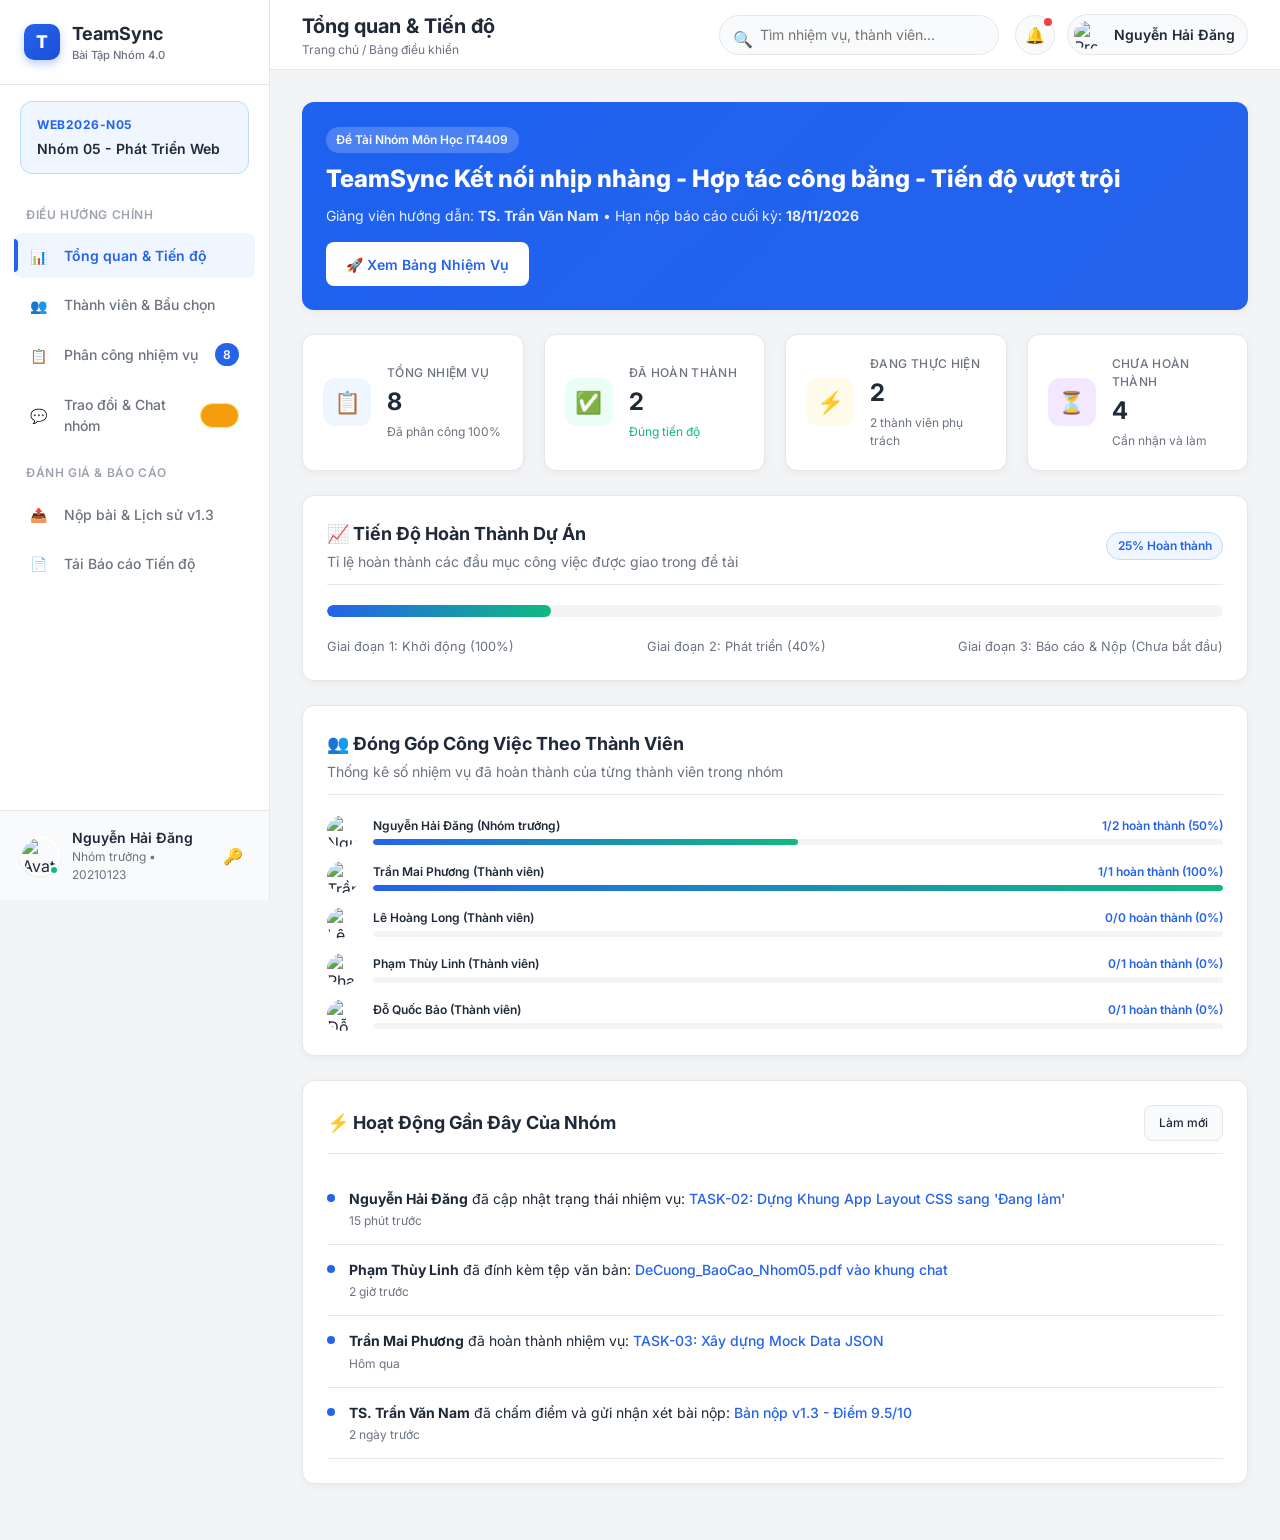
==== commit d02d16e9: "feat: add member editing and profile update feature" ====
--- a/index.html
+++ b/index.html
@@ -1,24 +1,27 @@
 <!DOCTYPE html>
 <html lang="vi">
+
 <head>
   <meta charset="UTF-8">
   <meta name="viewport" content="width=device-width, initial-scale=1.0, maximum-scale=5.0">
   <title>Hệ Thống Quản Lý & Làm Bài Tập Nhóm Trực Tuyến | Nhóm 05</title>
-  <meta name="description" content="Nền tảng hỗ trợ sinh viên làm bài tập nhóm hiệu quả, phân công nhiệm vụ, bầu chọn nhóm trưởng, chat trực tuyến và theo dõi tiến độ nộp bài.">
-  
+  <meta name="description"
+    content="Nền tảng hỗ trợ sinh viên làm bài tập nhóm hiệu quả, phân công nhiệm vụ, bầu chọn nhóm trưởng, chat trực tuyến và theo dõi tiến độ nộp bài.">
+
   <!-- Google Fonts: Inter -->
   <link rel="preconnect" href="https://fonts.googleapis.com">
   <link rel="preconnect" href="https://fonts.gstatic.com" crossorigin>
   <link href="https://fonts.googleapis.com/css2?family=Inter:wght@400;500;600;700;800&display=swap" rel="stylesheet">
-  
+
   <!-- Favicon biểu tượng thương hiệu -->
   <link rel="icon" type="image/svg+xml" href="./assets/images/favicon.svg">
-  
+
   <!-- Đường dẫn tương đối (Relative Paths) hỗ trợ GitHub Pages -->
   <link rel="stylesheet" href="./css/variables.css">
   <link rel="stylesheet" href="./css/style.css">
   <link rel="stylesheet" href="./css/modules.css">
 </head>
+
 <body>
 
   <!-- Lớp phủ mờ (Backdrop) khi mở Drawer trên Mobile -->
@@ -56,7 +59,7 @@
       <!-- Navigation Menu -->
       <nav class="sidebar-nav">
         <div class="nav-section-title">Điều hướng chính</div>
-        
+
         <a href="#dashboard" class="nav-item active" data-tab="dashboard">
           <span class="nav-icon">📊</span>
           <span>Tổng quan & Tiến độ</span>
@@ -95,7 +98,8 @@
       <!-- Sidebar User Profile Footer -->
       <div class="sidebar-footer">
         <div class="user-avatar-wrapper">
-          <img src="https://images.unsplash.com/photo-1534528741775-53994a69daeb?auto=format&fit=crop&w=150&q=80" alt="Avatar" class="user-avatar">
+          <img src="https://images.unsplash.com/photo-1534528741775-53994a69daeb?auto=format&fit=crop&w=150&q=80"
+            alt="Avatar" class="user-avatar">
           <div class="status-dot"></div>
         </div>
         <div class="sidebar-user-info">
@@ -112,7 +116,7 @@
          MAIN CONTENT AREA
          ====================================================================== -->
     <main class="app-main">
-      
+
       <!-- HEADER PHÍA TRÊN -->
       <header class="app-header">
         <div class="header-left">
@@ -120,7 +124,7 @@
           <button class="btn-hamburger" id="btnHamburger" aria-label="Mở Menu điều hướng">
             ☰
           </button>
-          
+
           <div class="page-title-box">
             <h1 class="page-title" id="pageTitle">Tổng quan & Tiến độ</h1>
             <div class="page-breadcrumb" id="pageBreadcrumb">Trang chủ / Bảng điều khiển</div>
@@ -136,13 +140,15 @@
 
           <!-- Thông báo & Quick Actions -->
           <div class="header-actions">
-            <button class="btn-icon" title="Thông báo mới" onclick="showToast('Bạn không có thông báo chưa đọc nào.', 'warning')">
+            <button class="btn-icon" title="Thông báo mới"
+              onclick="showToast('Bạn không có thông báo chưa đọc nào.', 'warning')">
               🔔
               <span class="notification-badge"></span>
             </button>
-            
+
             <button class="header-profile-btn" onclick="document.getElementById('btnOpenAuth').click()">
-              <img src="https://images.unsplash.com/photo-1534528741775-53994a69daeb?auto=format&fit=crop&w=150&q=80" alt="Profile" style="width: 28px; height: 28px; border-radius: 50%; object-fit: cover;">
+              <img src="https://images.unsplash.com/photo-1534528741775-53994a69daeb?auto=format&fit=crop&w=150&q=80"
+                alt="Profile" style="width: 28px; height: 28px; border-radius: 50%; object-fit: cover;">
               <span class="header-profile-name" id="headerUserName">Hải Đăng</span>
             </button>
           </div>
@@ -156,22 +162,27 @@
              TAB 1: TỔNG QUAN & TIẾN ĐỘ (MODULE 9 & OVERVIEW)
              ================================================================== -->
         <div class="tab-panel active" id="tab-dashboard">
-          
+
           <!-- Banner Chào mừng & Thông tin Đề tài -->
-          <div class="card" style="background: linear-gradient(135deg, #1E61F0, #2563EB); color: #FFFFFF; border: none;">
-            <div style="display: flex; justify-content: space-between; align-items: flex-start; flex-wrap: wrap; gap: 1rem;">
+          <div class="card"
+            style="background: linear-gradient(135deg, #1E61F0, #2563EB); color: #FFFFFF; border: none;">
+            <div
+              style="display: flex; justify-content: space-between; align-items: flex-start; flex-wrap: wrap; gap: 1rem;">
               <div>
-                <span class="badge" style="background: rgba(255,255,255,0.2); color: #FFFFFF; border: none; margin-bottom: 0.5rem;">
+                <span class="badge"
+                  style="background: rgba(255,255,255,0.2); color: #FFFFFF; border: none; margin-bottom: 0.5rem;">
                   Đề Tài Nhóm Môn Học IT4409
                 </span>
                 <h2 style="font-size: 1.5rem; font-weight: 800; margin-bottom: 0.5rem;">
-                  Nền tảng số hóa quản lý và cộng tác làm bài tập nhóm
+                  TeamSync Kết nối nhịp nhàng - Hợp tác công bằng - Tiến độ vượt trội
                 </h2>
                 <p style="font-size: 0.875rem; opacity: 0.9; max-width: 720px;">
-                  Giảng viên hướng dẫn: <strong>TS. Trần Văn Nam</strong> • Hạn nộp báo cáo cuối kỳ: <strong>18/11/2026</strong>
+                  Giảng viên hướng dẫn: <strong>TS. Trần Văn Nam</strong> • Hạn nộp báo cáo cuối kỳ:
+                  <strong>18/11/2026</strong>
                 </p>
               </div>
-              <button class="btn" style="background: #FFFFFF; color: var(--color-primary); font-weight: 600;" onclick="document.querySelector('[data-tab=\'tasks\']').click()">
+              <button class="btn" style="background: #FFFFFF; color: var(--color-primary); font-weight: 600;"
+                onclick="document.querySelector('[data-tab=\'tasks\']').click()">
                 🚀 Xem Bảng Nhiệm Vụ
               </button>
             </div>
@@ -225,14 +236,15 @@
               </div>
               <span class="badge badge-primary" id="statPercentText">25% Hoàn thành</span>
             </div>
-            
+
             <div class="progress-container">
               <div class="progress-track" style="height: 12px;">
                 <div class="progress-fill" id="statProgressFill" style="width: 25%;"></div>
               </div>
             </div>
 
-            <div style="display: flex; justify-content: space-between; font-size: 0.8rem; color: var(--text-muted); margin-top: 0.5rem;">
+            <div
+              style="display: flex; justify-content: space-between; font-size: 0.8rem; color: var(--text-muted); margin-top: 0.5rem;">
               <span>Giai đoạn 1: Khởi động (100%)</span>
               <span>Giai đoạn 2: Phát triển (40%)</span>
               <span>Giai đoạn 3: Báo cáo & Nộp (Chưa bắt đầu)</span>
@@ -254,7 +266,8 @@
           <div class="card">
             <div class="card-header">
               <h3 class="card-title">⚡ Hoạt Động Gần Đây Của Nhóm</h3>
-              <button class="btn btn-secondary btn-sm" onclick="showToast('Dữ liệu hoạt động đã được làm mới.', 'success')">
+              <button class="btn btn-secondary btn-sm"
+                onclick="showToast('Dữ liệu hoạt động đã được làm mới.', 'success')">
                 Làm mới
               </button>
             </div>
@@ -267,13 +280,14 @@
              TAB 2: THÀNH VIÊN & BẦU CHỌN NHÓM TRƯỞNG (MODULE 2 & 3)
              ================================================================== -->
         <div class="tab-panel" id="tab-members">
-          
+
           <!-- Thanh điều khiển Nhóm & Thêm thành viên -->
           <div class="card">
             <div class="card-header">
               <div>
                 <h3 class="card-title">👥 Quản Lý Thành Viên Nhóm</h3>
-                <div class="card-desc">Mã nhóm: <strong id="memberGroupCodeDisplay">WEB2026-N05</strong> • <span id="memberCountDisplay">5</span> Thành viên chính thức</div>
+                <div class="card-desc">Mã nhóm: <strong id="memberGroupCodeDisplay">WEB2026-N05</strong> • <span
+                    id="memberCountDisplay">5</span> Thành viên chính thức</div>
               </div>
               <div style="display: flex; gap: 0.5rem; flex-wrap: wrap;">
                 <button class="btn btn-secondary" id="btnOpenCreateGroup">
@@ -286,15 +300,20 @@
             <div style="display: flex; gap: 0.75rem; flex-wrap: wrap; margin-bottom: 1rem;">
               <div class="module-search-wrapper">
                 <span class="module-search-icon">🔍</span>
-                <input type="text" id="searchMemberInput" class="module-search-input" placeholder="Tìm thành viên theo tên, email, MSSV hoặc kỹ năng...">
+                <input type="text" id="searchMemberInput" class="module-search-input"
+                  placeholder="Tìm thành viên theo tên, email, MSSV hoặc kỹ năng...">
               </div>
             </div>
 
             <!-- Form Thêm thành viên theo Họ tên, Email, MSSV -->
-            <form id="addMemberForm" style="display: flex; gap: 0.75rem; flex-wrap: wrap; margin-bottom: 1.5rem; background: var(--bg-subtle); padding: 1rem; border-radius: var(--radius-sm); border: 1px solid var(--border-color);">
-              <input type="text" id="addMemberName" class="form-control" placeholder="Họ và tên sinh viên..." style="flex: 1; min-width: 160px;" required>
-              <input type="email" id="addMemberEmail" class="form-control" placeholder="Email sinh viên..." style="flex: 1.2; min-width: 200px;" required>
-              <input type="text" id="addMemberStudentId" class="form-control" placeholder="MSSV..." style="width: 130px;" required>
+            <form id="addMemberForm"
+              style="display: flex; gap: 0.75rem; flex-wrap: wrap; margin-bottom: 1.5rem; background: var(--bg-subtle); padding: 1rem; border-radius: var(--radius-sm); border: 1px solid var(--border-color);">
+              <input type="text" id="addMemberName" class="form-control" placeholder="Họ và tên sinh viên..."
+                style="flex: 1; min-width: 160px;" required>
+              <input type="email" id="addMemberEmail" class="form-control" placeholder="Email sinh viên..."
+                style="flex: 1.2; min-width: 200px;" required>
+              <input type="text" id="addMemberStudentId" class="form-control" placeholder="MSSV..."
+                style="width: 130px;" required>
               <button type="submit" class="btn btn-primary">
                 ➕ Thêm Thành Viên
               </button>
@@ -309,7 +328,8 @@
             <div class="card-header">
               <div>
                 <h3 class="card-title">🗳️ Bầu Chọn Nhóm Trưởng Dân Chủ</h3>
-                <div class="card-desc">Ứng viên có số phiếu bầu cao nhất sẽ tự động được cập nhật làm Nhóm Trưởng chính thức.</div>
+                <div class="card-desc">Ứng viên có số phiếu bầu cao nhất sẽ tự động được cập nhật làm Nhóm Trưởng chính
+                  thức.</div>
               </div>
               <div style="display: flex; gap: 0.5rem; align-items: center; flex-wrap: wrap;">
                 <span class="badge badge-success">Đang mở bình chọn</span>
@@ -342,7 +362,8 @@
             <!-- Toolbar lọc trạng thái & Tìm kiếm -->
             <div class="tasks-toolbar">
               <div class="filter-tabs">
-                <button class="filter-tab-btn active" data-filter="all">Tất cả (<span id="taskCountAll">8</span>)</button>
+                <button class="filter-tab-btn active" data-filter="all">Tất cả (<span
+                    id="taskCountAll">8</span>)</button>
                 <button class="filter-tab-btn" data-filter="todo">Chưa nhận</button>
                 <button class="filter-tab-btn" data-filter="in_progress">Đang làm</button>
                 <button class="filter-tab-btn" data-filter="done">Hoàn thành</button>
@@ -350,7 +371,8 @@
 
               <div class="module-search-wrapper">
                 <span class="module-search-icon">🔍</span>
-                <input type="text" id="searchTaskInput" class="module-search-input" placeholder="Tìm theo mã hoặc tên công việc...">
+                <input type="text" id="searchTaskInput" class="module-search-input"
+                  placeholder="Tìm theo mã hoặc tên công việc...">
               </div>
             </div>
 
@@ -402,11 +424,16 @@
               </div>
 
               <!-- Gợi ý tin nhắn nhanh (Quick replies) -->
-              <div style="display: flex; gap: 0.5rem; overflow-x: auto; padding: 0.5rem 1rem; background: var(--bg-subtle); border-top: 1px solid var(--border-color); white-space: nowrap;">
-                <button type="button" class="btn btn-secondary btn-sm quick-chat-btn" data-msg="👋 Chào cả nhóm! Hôm nay tiến độ thế nào rồi mọi người?">👋 Chào nhóm</button>
-                <button type="button" class="btn btn-secondary btn-sm quick-chat-btn" data-msg="👍 Mình đã nhận nhiệm vụ và đang code rồi nhé!">👍 Đang làm task</button>
-                <button type="button" class="btn btn-secondary btn-sm quick-chat-btn" data-msg="⏰ Mọi người chú ý hạn nộp đồ án sắp đến rồi!">⏰ Nhắc deadline</button>
-                <button type="button" class="btn btn-secondary btn-sm quick-chat-btn" data-msg="📦 Mình vừa nộp bản cập nhật mới, mọi người xem nhé!">📦 Đã nộp bài</button>
+              <div
+                style="display: flex; gap: 0.5rem; overflow-x: auto; padding: 0.5rem 1rem; background: var(--bg-subtle); border-top: 1px solid var(--border-color); white-space: nowrap;">
+                <button type="button" class="btn btn-secondary btn-sm quick-chat-btn"
+                  data-msg="👋 Chào cả nhóm! Hôm nay tiến độ thế nào rồi mọi người?">👋 Chào nhóm</button>
+                <button type="button" class="btn btn-secondary btn-sm quick-chat-btn"
+                  data-msg="👍 Mình đã nhận nhiệm vụ và đang code rồi nhé!">👍 Đang làm task</button>
+                <button type="button" class="btn btn-secondary btn-sm quick-chat-btn"
+                  data-msg="⏰ Mọi người chú ý hạn nộp đồ án sắp đến rồi!">⏰ Nhắc deadline</button>
+                <button type="button" class="btn btn-secondary btn-sm quick-chat-btn"
+                  data-msg="📦 Mình vừa nộp bản cập nhật mới, mọi người xem nhé!">📦 Đã nộp bài</button>
               </div>
 
               <!-- Thanh nhập tin nhắn -->
@@ -414,7 +441,8 @@
                 <button type="button" class="btn-icon" id="btnAttachFile" title="Đính kèm tệp (.pdf, .docx, .zip)">
                   📎
                 </button>
-                <input type="text" id="chatInput" class="chat-input" placeholder="Nhập tin nhắn trao đổi với nhóm (gõ Enter để gửi)..." autocomplete="off" required>
+                <input type="text" id="chatInput" class="chat-input"
+                  placeholder="Nhập tin nhắn trao đổi với nhóm (gõ Enter để gửi)..." autocomplete="off" required>
                 <button type="submit" class="btn btn-primary" style="padding: 0 1.25rem;">
                   Gửi 🚀
                 </button>
@@ -427,7 +455,7 @@
              TAB 5: NỘP BÀI & LỊCH SỬ CHỈNH SỬA (MODULE 7 & 8)
              ================================================================== -->
         <div class="tab-panel" id="tab-submissions">
-          
+
           <!-- Khu vực Nộp Bài Drag & Drop -->
           <div class="card">
             <div class="card-header">
@@ -448,7 +476,8 @@
               <div class="dropzone-area" id="submissionDropzone">
                 <div style="font-size: 2.2rem; margin-bottom: 0.5rem;">📂</div>
                 <div id="dropzoneText" style="font-size: 0.95rem; color: var(--text-main);">
-                  Kéo thả file bài nộp vào đây hoặc <span style="color: var(--color-primary); font-weight: 600;">bấm để chọn tệp</span>
+                  Kéo thả file bài nộp vào đây hoặc <span style="color: var(--color-primary); font-weight: 600;">bấm để
+                    chọn tệp</span>
                 </div>
                 <div style="font-size: 0.75rem; color: var(--text-muted); margin-top: 0.25rem;">
                   Chấp nhận các định dạng: .zip, .rar, .pdf, .docx
@@ -458,7 +487,8 @@
 
               <div class="form-group" style="margin-top: 1.25rem;">
                 <label class="form-label">Ghi chú lần nộp này (Nội dung thay đổi):</label>
-                <textarea id="submissionNote" class="form-control" placeholder="Mô tả tóm tắt nội dung chỉnh sửa hoặc tính năng mới hoàn thiện trong lần nộp này..."></textarea>
+                <textarea id="submissionNote" class="form-control"
+                  placeholder="Mô tả tóm tắt nội dung chỉnh sửa hoặc tính năng mới hoàn thiện trong lần nộp này..."></textarea>
               </div>
 
               <div style="display: flex; justify-content: flex-end;">
@@ -504,7 +534,8 @@
             </div>
 
             <!-- Bộ lọc thành viên & trạng thái cho Báo cáo -->
-            <div style="display: flex; gap: 1rem; flex-wrap: wrap; margin-bottom: 1.25rem; background: var(--bg-subtle); padding: 1rem; border-radius: 8px; border: 1px solid var(--border-color);">
+            <div
+              style="display: flex; gap: 1rem; flex-wrap: wrap; margin-bottom: 1.25rem; background: var(--bg-subtle); padding: 1rem; border-radius: 8px; border: 1px solid var(--border-color);">
               <div style="flex: 1; min-width: 200px;">
                 <label class="form-label" style="font-size: 0.8rem;">Lọc theo thành viên:</label>
                 <select id="reportMemberFilter" class="form-select">
@@ -524,7 +555,8 @@
 
             <!-- Bảng Preview Tóm tắt Báo Cáo -->
             <div style="margin: 1rem 0;">
-              <h4 style="font-size: 1rem; font-weight: 600; margin-bottom: 0.5rem;">Bảng Xem Trước Báo Cáo (Preview)</h4>
+              <h4 style="font-size: 1rem; font-weight: 600; margin-bottom: 0.5rem;">Bảng Xem Trước Báo Cáo (Preview)
+              </h4>
               <div class="table-responsive">
                 <table class="app-table">
                   <thead>
@@ -562,7 +594,8 @@
         <div class="modal-body">
           <div class="form-group">
             <label class="form-label">Email sinh viên (*):</label>
-            <input type="email" id="authEmail" class="form-control" placeholder="haidang.nguyen@student.edu.vn" required>
+            <input type="email" id="authEmail" class="form-control" placeholder="haidang.nguyen@student.edu.vn"
+              required>
           </div>
           <div class="form-group" id="authNameGroup" style="display: none;">
             <label class="form-label">Họ và tên:</label>
@@ -614,7 +647,8 @@
         <div class="modal-body">
           <div class="form-group">
             <label class="form-label">Tên nhóm:</label>
-            <input type="text" id="newGroupName" class="form-control" value="Nhóm 05 - Phát Triển Web Hiện Đại" required>
+            <input type="text" id="newGroupName" class="form-control" value="Nhóm 05 - Phát Triển Web Hiện Đại"
+              required>
           </div>
           <div class="form-group">
             <label class="form-label">Mã nhóm:</label>
@@ -622,7 +656,8 @@
           </div>
           <div class="form-group">
             <label class="form-label">Đề tài đồ án:</label>
-            <textarea id="newGroupTopic" class="form-control" rows="3">Nền tảng số hóa quản lý và cộng tác làm bài tập nhóm cho sinh viên đại học</textarea>
+            <textarea id="newGroupTopic" class="form-control"
+              rows="3">Nền tảng số hóa quản lý và cộng tác làm bài tập nhóm cho sinh viên đại học</textarea>
           </div>
         </div>
         <div class="modal-footer">
@@ -643,7 +678,8 @@
       </div>
       <div class="modal-body">
         <p id="detailTaskDesc" style="font-size: 0.95rem; color: var(--text-main); margin-bottom: 1.25rem;"></p>
-        <div style="background: var(--bg-subtle); padding: 1rem; border-radius: 8px; border: 1px solid var(--border-color); display: flex; flex-direction: column; gap: 0.5rem; font-size: 0.875rem;">
+        <div
+          style="background: var(--bg-subtle); padding: 1rem; border-radius: 8px; border: 1px solid var(--border-color); display: flex; flex-direction: column; gap: 0.5rem; font-size: 0.875rem;">
           <div>📅 Hạn nộp: <strong id="detailTaskDeadline"></strong></div>
           <div>⚡ Độ ưu tiên: <strong id="detailTaskPriority"></strong></div>
           <div>👤 Người phụ trách: <strong id="detailTaskAssignee"></strong></div>
@@ -651,7 +687,8 @@
         </div>
       </div>
       <div class="modal-footer">
-        <button type="button" class="btn btn-secondary" id="btnUnclaimTask" style="display: none; color: var(--status-danger);">
+        <button type="button" class="btn btn-secondary" id="btnUnclaimTask"
+          style="display: none; color: var(--status-danger);">
           Hủy Nhận Nhiệm Vụ
         </button>
         <button type="button" class="btn btn-primary" id="btnClaimTask">
@@ -677,11 +714,13 @@
         <div class="modal-body">
           <div class="form-group">
             <label class="form-label">Tên nhiệm vụ (*):</label>
-            <input type="text" id="newTaskTitle" class="form-control" placeholder="Ví dụ: Thiết kế giao diện Dashboard..." required>
+            <input type="text" id="newTaskTitle" class="form-control"
+              placeholder="Ví dụ: Thiết kế giao diện Dashboard..." required>
           </div>
           <div class="form-group">
             <label class="form-label">Mô tả công việc (*):</label>
-            <textarea id="newTaskDesc" class="form-control" rows="3" placeholder="Chi tiết yêu cầu công việc cần thực hiện..." required></textarea>
+            <textarea id="newTaskDesc" class="form-control" rows="3"
+              placeholder="Chi tiết yêu cầu công việc cần thực hiện..." required></textarea>
           </div>
           <div style="display: grid; grid-template-columns: 1fr 1fr; gap: 1rem;">
             <div class="form-group">
@@ -718,15 +757,90 @@
         <div class="modal-body">
           <div class="form-group">
             <label class="form-label">Khẩu hiệu / Tuyên ngôn hành động (*):</label>
-            <textarea id="nominateSlogan" class="form-control" rows="2" placeholder="Cam kết của bạn nếu trở thành Nhóm trưởng..." required></textarea>
+            <textarea id="nominateSlogan" class="form-control" rows="2"
+              placeholder="Cam kết của bạn nếu trở thành Nhóm trưởng..." required></textarea>
           </div>
           <div class="form-group">
             <label class="form-label">Kinh nghiệm & Kỹ năng nổi bật:</label>
-            <textarea id="nominateExperience" class="form-control" rows="2" placeholder="Kinh nghiệm quản lý, điều phối hoặc kỹ năng chuyên môn..."></textarea>
+            <textarea id="nominateExperience" class="form-control" rows="2"
+              placeholder="Kinh nghiệm quản lý, điều phối hoặc kỹ năng chuyên môn..."></textarea>
           </div>
         </div>
         <div class="modal-footer">
           <button type="submit" class="btn btn-primary">Xác Nhận Tham Gia Ứng Cử</button>
+        </div>
+      </form>
+    </div>
+  </div>
+
+  <!-- ======================================================================
+       MODAL 6: CHỈNH SỬA THÔNG TIN THÀNH VIÊN
+       ====================================================================== -->
+  <div class="modal-overlay" id="editMemberModal">
+    <div class="modal-content">
+      <div class="modal-header">
+        <h3 class="modal-title">✏️ Chỉnh Sửa Thông Tin Thành Viên</h3>
+        <button class="modal-close-btn" id="btnCloseEditMember">&times;</button>
+      </div>
+      <form id="editMemberForm">
+        <input type="hidden" id="editMemberId">
+        <div class="modal-body">
+          <div style="display: flex; align-items: center; gap: 1rem; margin-bottom: 1.25rem; background: var(--bg-subtle); padding: 0.875rem; border-radius: var(--radius-sm); border: 1px solid var(--border-color);">
+            <img id="editMemberAvatarPreview" src="https://images.unsplash.com/photo-1534528741775-53994a69daeb?auto=format&fit=crop&w=150&q=80" alt="Avatar" style="width: 52px; height: 52px; border-radius: 50%; object-fit: cover; border: 2px solid #FFFFFF; box-shadow: var(--shadow-sm);">
+            <div style="flex: 1;">
+              <label class="form-label" style="font-size: 0.8rem; margin-bottom: 0.2rem;">URL Ảnh đại diện:</label>
+              <input type="url" id="editMemberAvatar" class="form-control" placeholder="https://images.unsplash.com/..." style="min-height: 38px; font-size: 0.8rem;">
+            </div>
+          </div>
+
+          <div class="form-row-2col">
+            <div class="form-group">
+              <label class="form-label">Họ và tên (*):</label>
+              <input type="text" id="editMemberName" class="form-control" required>
+            </div>
+            <div class="form-group">
+              <label class="form-label">Mã số sinh viên (MSSV) (*):</label>
+              <input type="text" id="editMemberStudentId" class="form-control" required>
+            </div>
+          </div>
+
+          <div class="form-group">
+            <label class="form-label">Email sinh viên (*):</label>
+            <input type="email" id="editMemberEmail" class="form-control" required>
+          </div>
+
+          <div class="form-row-2col">
+            <div class="form-group">
+              <label class="form-label">Vai trò trong nhóm:</label>
+              <select id="editMemberRole" class="form-select">
+                <option value="Nhóm trưởng">Nhóm trưởng</option>
+                <option value="Thành viên">Thành viên</option>
+                <option value="Thư ký / Phụ tá">Thư ký / Phụ tá</option>
+              </select>
+            </div>
+            <div class="form-group">
+              <label class="form-label">Trạng thái:</label>
+              <select id="editMemberStatus" class="form-select">
+                <option value="online">● Online (Trực tuyến)</option>
+                <option value="offline">○ Offline (Ngoại tuyến)</option>
+              </select>
+            </div>
+          </div>
+
+          <div class="form-group">
+            <label class="form-label">Kỹ năng / Chuyên môn (cách nhau bằng dấu phẩy):</label>
+            <input type="text" id="editMemberSkills" class="form-control" placeholder="Ví dụ: Frontend, UI/UX, Quản lý nhóm...">
+            <div style="font-size: 0.75rem; color: var(--text-muted); margin-top: 0.35rem;">
+              Phân cách các kỹ năng bằng dấu phẩy để hệ thống tự động tạo thẻ tag.
+            </div>
+          </div>
+        </div>
+        <div class="modal-footer">
+          <button type="button" class="btn btn-secondary" id="btnDeleteMemberFromModal" style="color: var(--status-danger); margin-right: auto;">
+            🗑️ Xóa Thành Viên
+          </button>
+          <button type="button" class="btn btn-secondary" id="btnCancelEditMember">Hủy</button>
+          <button type="submit" class="btn btn-primary">Lưu Thay Đổi</button>
         </div>
       </form>
     </div>
@@ -736,4 +850,5 @@
   <script src="./data/mockData.js"></script>
   <script src="./js/main.js"></script>
 </body>
-</html>
+
+</html>
--- a/css/modules.css
+++ b/css/modules.css
@@ -636,6 +636,12 @@
   border-color: var(--color-primary, #2563EB);
 }
 
+.form-row-2col {
+  display: grid;
+  grid-template-columns: 1fr 1fr;
+  gap: 1rem;
+}
+
 /* ==========================================================================
    MOBILE & TABLET RESPONSIVE FOR MODULES (@media max-width: 768px)
    Bắt buộc theo yêu cầu hệ thống
@@ -706,6 +712,11 @@
   .module-search-wrapper {
     width: 100%;
   }
+
+  /* 8. Form modal 2 cột tự chuyển thành 1 cột trên điện thoại */
+  .form-row-2col {
+    grid-template-columns: 1fr !important;
+  }
 }
 
 @media (max-width: 480px) {
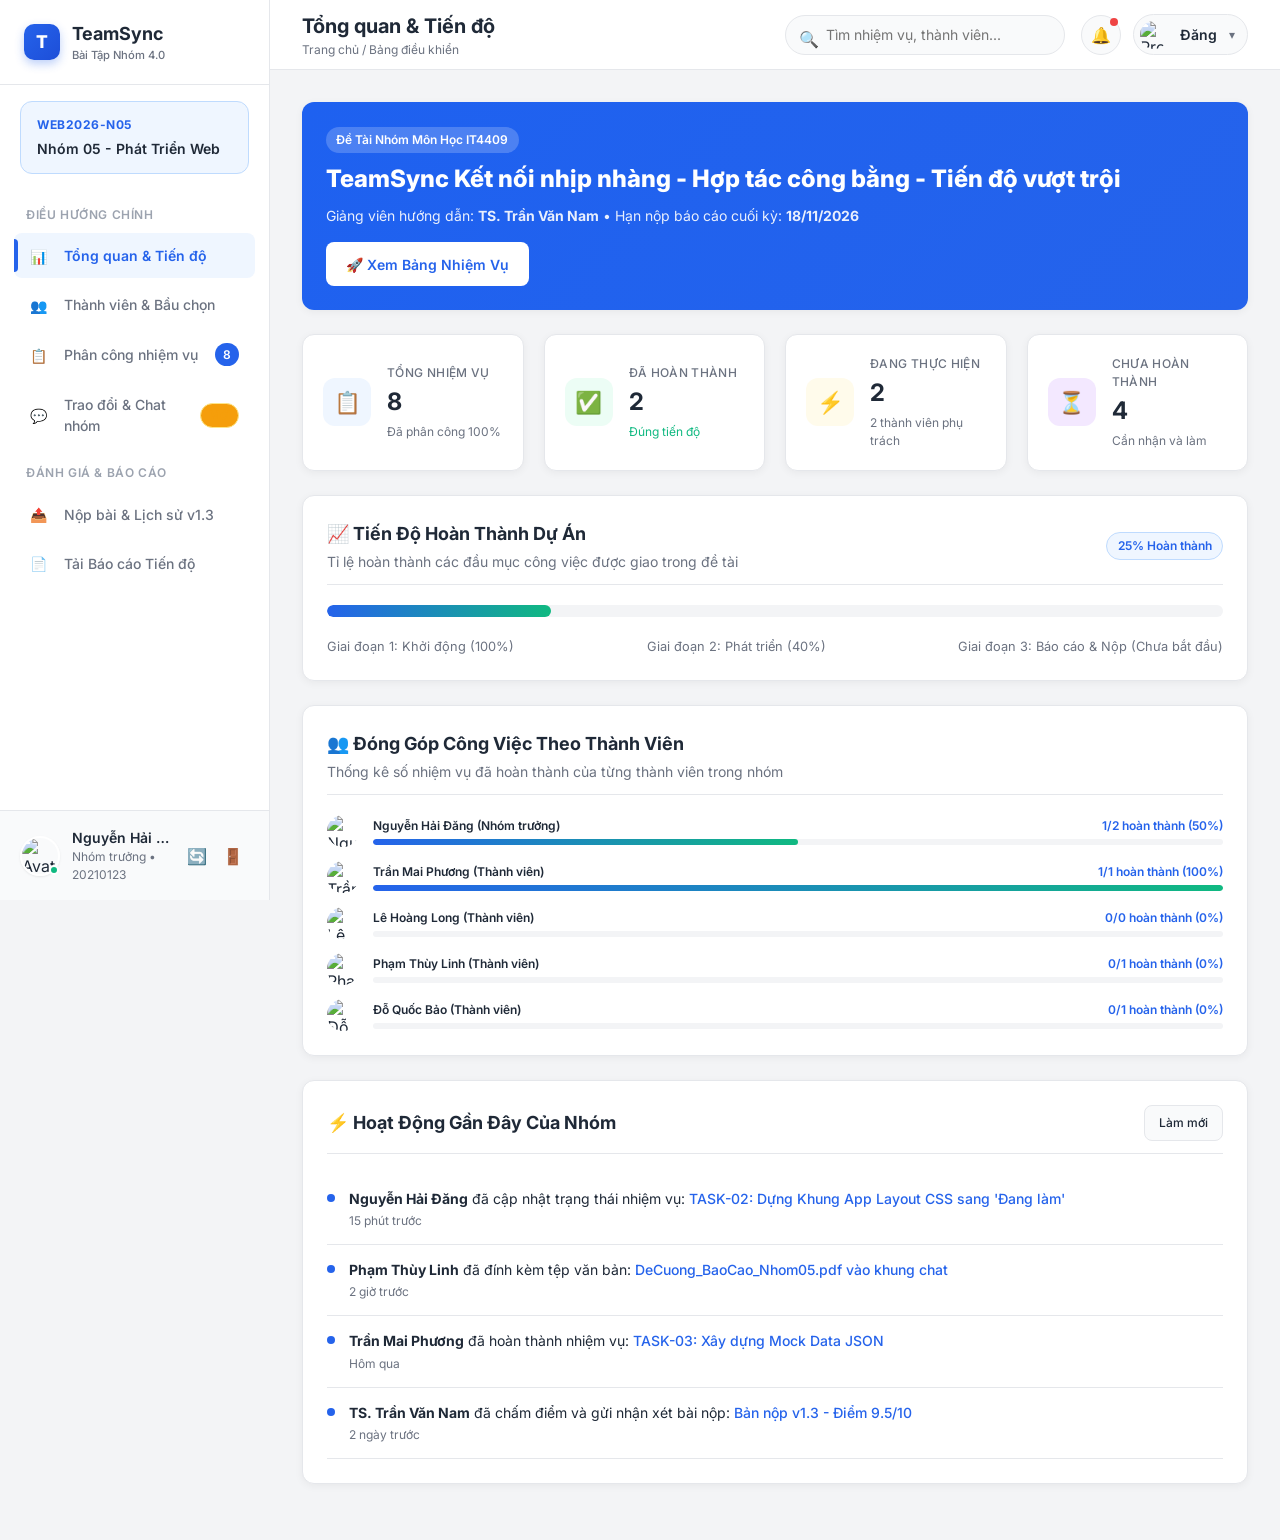
==== commit 96e80410: "feat: complete login and logout system with profile dropdown, multi-tab auth modal, quick user switc" ====
--- a/index.html
+++ b/index.html
@@ -96,19 +96,34 @@
       </nav>
 
       <!-- Sidebar User Profile Footer -->
-      <div class="sidebar-footer">
-        <div class="user-avatar-wrapper">
-          <img src="https://images.unsplash.com/photo-1534528741775-53994a69daeb?auto=format&fit=crop&w=150&q=80"
-            alt="Avatar" class="user-avatar">
-          <div class="status-dot"></div>
-        </div>
-        <div class="sidebar-user-info">
-          <div class="sidebar-user-name" id="sidebarUserName">Nguyễn Hải Đăng</div>
-          <div class="sidebar-user-role" id="sidebarUserRole">Nhóm trưởng • 20210123</div>
-        </div>
-        <button class="sidebar-btn-auth" id="btnOpenAuth" title="Đổi tài khoản">
-          🔑
-        </button>
+      <div class="sidebar-footer" id="sidebarFooter">
+        <!-- Logged In State Box -->
+        <div class="sidebar-footer-inner" id="sidebarLoggedInBox">
+          <div class="user-avatar-wrapper">
+            <img id="sidebarUserAvatar" src="https://images.unsplash.com/photo-1534528741775-53994a69daeb?auto=format&fit=crop&w=150&q=80"
+              alt="Avatar" class="user-avatar">
+            <div class="status-dot"></div>
+          </div>
+          <div class="sidebar-user-info">
+            <div class="sidebar-user-name" id="sidebarUserName">Nguyễn Hải Đăng</div>
+            <div class="sidebar-user-role" id="sidebarUserRole">Nhóm trưởng • 20210123</div>
+          </div>
+          <div class="sidebar-action-btns">
+            <button class="sidebar-btn-action" id="btnSidebarSwitch" title="Đổi tài khoản khác">
+              🔄
+            </button>
+            <button class="sidebar-btn-action btn-logout" id="btnSidebarLogout" title="Đăng xuất khỏi hệ thống">
+              🚪
+            </button>
+          </div>
+        </div>
+
+        <!-- Logged Out (Guest) State Box -->
+        <div class="sidebar-footer-inner" id="sidebarGuestBox" style="display: none;">
+          <button class="btn btn-primary btn-sidebar-login" id="btnSidebarLogin">
+            🔑 Đăng Nhập Tài Khoản
+          </button>
+        </div>
       </div>
     </aside>
 
@@ -146,11 +161,54 @@
               <span class="notification-badge"></span>
             </button>
 
-            <button class="header-profile-btn" onclick="document.getElementById('btnOpenAuth').click()">
-              <img src="https://images.unsplash.com/photo-1534528741775-53994a69daeb?auto=format&fit=crop&w=150&q=80"
-                alt="Profile" style="width: 28px; height: 28px; border-radius: 50%; object-fit: cover;">
-              <span class="header-profile-name" id="headerUserName">Hải Đăng</span>
-            </button>
+            <!-- User Dropdown Wrapper (logged in) -->
+            <div class="header-user-wrapper" id="headerUserWrapper">
+              <button class="header-profile-btn" id="btnHeaderProfile">
+                <img id="headerUserAvatar"
+                  src="https://images.unsplash.com/photo-1534528741775-53994a69daeb?auto=format&fit=crop&w=150&q=80"
+                  alt="Profile" class="header-user-avatar">
+                <span class="header-profile-name" id="headerUserName">Hải Đăng</span>
+                <span class="header-profile-arrow">▾</span>
+              </button>
+
+              <!-- Dropdown Menu -->
+              <div class="user-dropdown-menu" id="userDropdownMenu">
+                <div class="user-dropdown-header">
+                  <img id="dropdownAvatar"
+                    src="https://images.unsplash.com/photo-1534528741775-53994a69daeb?auto=format&fit=crop&w=150&q=80"
+                    alt="Avatar" class="dropdown-avatar">
+                  <div class="dropdown-user-details">
+                    <div class="dropdown-user-name" id="dropdownUserName">Nguyễn Hải Đăng</div>
+                    <div class="dropdown-user-email" id="dropdownUserEmail">haidang.nguyen@student.edu.vn</div>
+                    <div class="dropdown-badge-row">
+                      <span class="badge" id="dropdownUserRole">Nhóm trưởng</span>
+                      <span class="dropdown-user-id" id="dropdownUserId">20210123</span>
+                    </div>
+                  </div>
+                </div>
+                <div class="user-dropdown-body">
+                  <button class="user-dropdown-item" id="btnDropdownSwitch">
+                    <span class="dropdown-item-icon">🔄</span>
+                    Đổi tài khoản khác
+                  </button>
+                  <button class="user-dropdown-item" id="btnDropdownProfile">
+                    <span class="dropdown-item-icon">👤</span>
+                    Xem hồ sơ cá nhân
+                  </button>
+                  <div class="user-dropdown-divider"></div>
+                  <button class="user-dropdown-item item-danger" id="btnDropdownLogout">
+                    <span class="dropdown-item-icon">🚪</span>
+                    Đăng Xuất
+                  </button>
+                </div>
+              </div>
+            </div>
+
+            <!-- Guest Actions (when not logged in) -->
+            <div class="header-guest-actions" id="headerGuestActions" style="display: none;">
+              <button class="btn btn-secondary btn-header-register" id="btnHeaderRegister">Đăng Ký</button>
+              <button class="btn btn-primary btn-header-login" id="btnHeaderLogin">🔑 Đăng Nhập</button>
+            </div>
           </div>
         </div>
       </header>
@@ -585,52 +643,98 @@
        MODAL 1: ĐĂNG NHẬP / ĐĂNG KÝ (MODULE 1) & CHUYỂN USER NHANH
        ====================================================================== -->
   <div class="modal-overlay" id="authModal">
-    <div class="modal-content">
+    <div class="modal-content" style="max-width: 480px;">
       <div class="modal-header">
-        <h3 class="modal-title" id="authModalTitle">Tài Khoản & Đăng Nhập</h3>
+        <h3 class="modal-title" id="authModalTitle">🔐 Tài Khoản</h3>
         <button class="modal-close-btn" id="btnCloseAuth">&times;</button>
       </div>
-      <form id="authForm">
-        <div class="modal-body">
-          <div class="form-group">
-            <label class="form-label">Email sinh viên (*):</label>
-            <input type="email" id="authEmail" class="form-control" placeholder="haidang.nguyen@student.edu.vn"
-              required>
-          </div>
-          <div class="form-group" id="authNameGroup" style="display: none;">
-            <label class="form-label">Họ và tên:</label>
-            <input type="text" id="authName" class="form-control" placeholder="Nguyễn Văn A">
-          </div>
-          <div class="form-group" id="authStudentIdGroup" style="display: none;">
-            <label class="form-label">Mã số sinh viên (MSSV):</label>
-            <input type="text" id="authStudentId" class="form-control" placeholder="20210123">
-          </div>
-          <div class="form-group">
-            <label class="form-label">Mật khẩu:</label>
-            <input type="password" id="authPassword" class="form-control" value="123456" required>
-          </div>
-          <div style="display: flex; justify-content: space-between; align-items: center; font-size: 0.85rem;">
-            <label style="display: flex; align-items: center; gap: 0.35rem; cursor: pointer;">
-              <input type="checkbox" checked> Ghi nhớ đăng nhập
-            </label>
-            <a href="#" id="authToggleTab">Chưa có tài khoản? Đăng ký</a>
-          </div>
-
-          <!-- Đăng nhập nhanh bằng thành viên có sẵn để test tiện lợi -->
-          <div style="margin-top: 1.5rem; padding-top: 1rem; border-top: 1px solid var(--border-color);">
-            <div style="font-size: 0.8rem; font-weight: 600; color: var(--text-muted); margin-bottom: 0.5rem;">
-              ⚡ Hoặc chọn nhanh thành viên trong nhóm để thử nghiệm:
-            </div>
-            <div class="user-switch-grid" id="quickUserSwitchGrid"></div>
-          </div>
-        </div>
-        <div class="modal-footer">
-          <button type="button" class="btn btn-secondary" id="btnLogoutBtn" style="color: var(--status-danger);">
-            Đăng Xuất
-          </button>
-          <button type="submit" class="btn btn-primary" id="authSubmitBtn">Đăng Nhập</button>
-        </div>
-      </form>
+      <div class="modal-body">
+        <!-- Tab Switcher -->
+        <div class="auth-nav-tabs" id="authTabsRow">
+          <button class="auth-nav-tab active" id="tabLogin" type="button">🔑 Đăng Nhập</button>
+          <button class="auth-nav-tab" id="tabRegister" type="button">✏️ Đăng Ký</button>
+          <button class="auth-nav-tab" id="tabSwitch" type="button">⚡ Chọn Nhanh</button>
+        </div>
+
+        <!-- Panel: Đăng Nhập -->
+        <div id="panelLogin">
+          <form id="authLoginForm" novalidate>
+            <div class="form-group">
+              <label class="form-label">Email sinh viên (*):</label>
+              <input type="email" id="authEmail" class="form-control"
+                placeholder="haidang.nguyen@student.edu.vn" required autocomplete="email">
+            </div>
+            <div class="form-group">
+              <label class="form-label">Mật khẩu (*):</label>
+              <div class="password-input-group">
+                <input type="password" id="authPassword" class="form-control"
+                  placeholder="Nhập mật khẩu..." required autocomplete="current-password">
+                <button type="button" class="btn-toggle-password" id="btnTogglePassword" title="Hiện/ẩn mật khẩu">👁</button>
+              </div>
+            </div>
+            <div class="auth-helper-row">
+              <label style="display: flex; align-items: center; gap: 0.4rem; cursor: pointer; font-size: 0.85rem;">
+                <input type="checkbox" id="authRemember" checked> Ghi nhớ đăng nhập
+              </label>
+              <a href="#" style="font-size: 0.85rem; color: var(--color-primary);">Quên mật khẩu?</a>
+            </div>
+            <button type="submit" class="btn btn-primary" style="width: 100%; margin-top: 1rem;" id="btnLoginSubmit">
+              🔑 Đăng Nhập Hệ Thống
+            </button>
+          </form>
+
+          <!-- Quick Login -->
+          <div style="margin-top: 1.25rem; padding-top: 1rem; border-top: 1px solid var(--border-color);">
+            <div style="font-size: 0.8rem; font-weight: 600; color: var(--text-muted); margin-bottom: 0.625rem;">⚡ Đăng nhập nhanh với thành viên demo:</div>
+            <div class="auth-quick-pills-row" id="quickLoginPills"></div>
+          </div>
+        </div>
+
+        <!-- Panel: Đăng Ký -->
+        <div id="panelRegister" style="display: none;">
+          <form id="authRegisterForm" novalidate>
+            <div class="form-row-2col">
+              <div class="form-group">
+                <label class="form-label">Họ và tên (*):</label>
+                <input type="text" id="regName" class="form-control" placeholder="Nguyễn Văn A" required>
+              </div>
+              <div class="form-group">
+                <label class="form-label">MSSV (*):</label>
+                <input type="text" id="regStudentId" class="form-control" placeholder="20210123" required>
+              </div>
+            </div>
+            <div class="form-group">
+              <label class="form-label">Email sinh viên (*):</label>
+              <input type="email" id="regEmail" class="form-control"
+                placeholder="haidang.nguyen@student.edu.vn" required autocomplete="email">
+            </div>
+            <div class="form-group">
+              <label class="form-label">Mật khẩu (*):</label>
+              <div class="password-input-group">
+                <input type="password" id="regPassword" class="form-control"
+                  placeholder="Tối thiểu 6 ký tự" required autocomplete="new-password">
+                <button type="button" class="btn-toggle-password" id="btnToggleRegPassword" title="Hiện/ẩn mật khẩu">👁</button>
+              </div>
+            </div>
+            <div class="form-group">
+              <label class="form-label">Xác nhận mật khẩu (*):</label>
+              <div class="password-input-group">
+                <input type="password" id="regPasswordConfirm" class="form-control"
+                  placeholder="Nhập lại mật khẩu" required>
+              </div>
+            </div>
+            <button type="submit" class="btn btn-primary" style="width: 100%; margin-top: 0.5rem;" id="btnRegisterSubmit">
+              ✏️ Tạo Tài Khoản Mới
+            </button>
+          </form>
+        </div>
+
+        <!-- Panel: Chọn Nhanh -->
+        <div id="panelSwitch" style="display: none;">
+          <div style="font-size: 0.8rem; color: var(--text-muted); margin-bottom: 0.75rem;">Chọn thành viên để đăng nhập ngay vào phiên demo:</div>
+          <div class="user-switch-grid" id="quickUserSwitchGrid"></div>
+        </div>
+      </div>
     </div>
   </div>
 
--- a/css/style.css
+++ b/css/style.css
@@ -474,16 +474,310 @@
   border-radius: var(--radius-full, 9999px);
   background-color: var(--bg-subtle, #F9FAFB);
   border: 1px solid var(--border-color, #E5E7EB);
+  cursor: pointer;
   transition: all var(--transition-fast);
 }
 
-.header-profile-btn:hover {
+.header-profile-btn:hover, .header-profile-btn.active {
   background-color: var(--bg-hover, #F3F4F6);
+  border-color: var(--border-focus, #3B82F6);
+}
+
+.header-user-avatar {
+  width: 28px;
+  height: 28px;
+  border-radius: 50%;
+  object-fit: cover;
 }
 
 .header-profile-name {
   font-size: var(--font-size-sm, 0.875rem);
   font-weight: var(--font-weight-semibold, 600);
+  color: var(--text-main, #1F2937);
+}
+
+.header-profile-arrow {
+  font-size: 0.75rem;
+  color: var(--text-muted, #6B7280);
+  transition: transform var(--transition-fast);
+}
+
+.header-profile-btn.active .header-profile-arrow {
+  transform: rotate(180deg);
+}
+
+/* Dropdown Menu tài khoản */
+.header-user-wrapper {
+  position: relative;
+  display: flex;
+  align-items: center;
+}
+
+.user-dropdown-menu {
+  position: absolute;
+  top: calc(100% + 8px);
+  right: 0;
+  width: 290px;
+  background-color: var(--bg-card, #FFFFFF);
+  border: 1px solid var(--border-color, #E5E7EB);
+  border-radius: var(--radius-md, 12px);
+  box-shadow: 0 10px 25px -5px rgba(0, 0, 0, 0.1), 0 8px 10px -6px rgba(0, 0, 0, 0.1);
+  opacity: 0;
+  visibility: hidden;
+  transform: translateY(-8px) scale(0.97);
+  transition: all 0.2s cubic-bezier(0.16, 1, 0.3, 1);
+  z-index: 100;
+  overflow: hidden;
+}
+
+.user-dropdown-menu.active {
+  opacity: 1;
+  visibility: visible;
+  transform: translateY(0) scale(1);
+}
+
+.user-dropdown-header {
+  padding: 1rem;
+  background: var(--bg-subtle, #F9FAFB);
+  border-bottom: 1px solid var(--border-color, #E5E7EB);
+  display: flex;
+  align-items: center;
+  gap: 0.75rem;
+}
+
+.dropdown-avatar {
+  width: 44px;
+  height: 44px;
+  border-radius: var(--radius-full, 9999px);
+  object-fit: cover;
+  border: 2px solid #FFFFFF;
+  box-shadow: var(--shadow-sm);
+  flex-shrink: 0;
+}
+
+.dropdown-user-details {
+  min-width: 0;
+  flex: 1;
+}
+
+.dropdown-user-name {
+  font-size: var(--font-size-sm, 0.875rem);
+  font-weight: var(--font-weight-bold, 700);
+  color: var(--text-main, #1F2937);
+  white-space: nowrap;
+  overflow: hidden;
+  text-overflow: ellipsis;
+}
+
+.dropdown-user-email {
+  font-size: var(--font-size-xs, 0.75rem);
+  color: var(--text-muted, #6B7280);
+  white-space: nowrap;
+  overflow: hidden;
+  text-overflow: ellipsis;
+  margin-bottom: 0.25rem;
+}
+
+.dropdown-badge-row {
+  display: flex;
+  align-items: center;
+  gap: 0.5rem;
+}
+
+.dropdown-user-id {
+  font-size: 0.7rem;
+  color: var(--text-muted, #6B7280);
+  background: #FFFFFF;
+  padding: 0.1rem 0.4rem;
+  border-radius: 4px;
+  border: 1px solid var(--border-color, #E5E7EB);
+}
+
+.user-dropdown-body {
+  padding: 0.5rem;
+  display: flex;
+  flex-direction: column;
+  gap: 0.25rem;
+}
+
+.user-dropdown-item {
+  width: 100%;
+  display: flex;
+  align-items: center;
+  gap: 0.75rem;
+  padding: 0.625rem 0.75rem;
+  border-radius: var(--radius-sm, 8px);
+  font-size: var(--font-size-sm, 0.875rem);
+  color: var(--text-main, #1F2937);
+  background: transparent;
+  border: none;
+  text-align: left;
+  cursor: pointer;
+  transition: all var(--transition-fast, 0.15s ease);
+}
+
+.user-dropdown-item:hover {
+  background-color: var(--bg-hover, #F3F4F6);
+  color: var(--color-primary, #2563EB);
+}
+
+.user-dropdown-item.item-danger {
+  color: var(--status-danger, #EF4444);
+}
+
+.user-dropdown-item.item-danger:hover {
+  background-color: var(--status-danger-bg, #FEF2F2);
+  color: var(--status-danger, #EF4444);
+}
+
+.user-dropdown-divider {
+  height: 1px;
+  background-color: var(--border-color, #E5E7EB);
+  margin: 0.25rem 0;
+}
+
+.dropdown-item-icon {
+  font-size: 1.1rem;
+  width: 20px;
+  display: inline-flex;
+  justify-content: center;
+}
+
+/* Header Guest Actions */
+.header-guest-actions {
+  display: flex;
+  align-items: center;
+  gap: 0.5rem;
+}
+
+.btn-header-login {
+  min-height: 38px;
+  padding: 0.4rem 1rem;
+  font-size: var(--font-size-sm, 0.875rem);
+  font-weight: 600;
+  display: inline-flex;
+  align-items: center;
+  gap: 0.4rem;
+}
+
+.btn-header-register {
+  min-height: 38px;
+  padding: 0.4rem 0.875rem;
+  font-size: var(--font-size-sm, 0.875rem);
+}
+
+/* Sidebar guest styles & actions */
+.sidebar-footer-inner {
+  display: flex;
+  align-items: center;
+  gap: 0.75rem;
+  width: 100%;
+}
+
+.sidebar-action-btns {
+  display: flex;
+  align-items: center;
+  gap: 0.25rem;
+}
+
+.sidebar-btn-action {
+  color: var(--text-muted, #6B7280);
+  width: 32px;
+  height: 32px;
+  display: flex;
+  align-items: center;
+  justify-content: center;
+  border-radius: var(--radius-sm, 8px);
+  background: transparent;
+  border: none;
+  cursor: pointer;
+  transition: all var(--transition-fast, 0.15s ease);
+}
+
+.sidebar-btn-action:hover {
+  background-color: #FFFFFF;
+  color: var(--color-primary, #2563EB);
+  box-shadow: var(--shadow-sm);
+}
+
+.sidebar-btn-action.btn-logout:hover {
+  color: var(--status-danger, #EF4444);
+  background-color: var(--status-danger-bg, #FEF2F2);
+}
+
+.btn-sidebar-login {
+  width: 100%;
+  padding: 0.6rem 0.75rem;
+  font-size: var(--font-size-sm, 0.875rem);
+  font-weight: 600;
+  display: flex;
+  align-items: center;
+  justify-content: center;
+  gap: 0.5rem;
+  border-radius: var(--radius-sm, 8px);
+}
+
+/* Auth Modal Modern Tabs */
+.auth-nav-tabs {
+  display: flex;
+  background-color: var(--bg-subtle, #F9FAFB);
+  border-radius: var(--radius-sm, 8px);
+  padding: 4px;
+  gap: 4px;
+  margin-bottom: 1.25rem;
+  border: 1px solid var(--border-color, #E5E7EB);
+}
+
+.auth-nav-tab {
+  flex: 1;
+  padding: 0.55rem 0.5rem;
+  text-align: center;
+  font-size: var(--font-size-sm, 0.875rem);
+  font-weight: 600;
+  color: var(--text-muted, #6B7280);
+  background: transparent;
+  border: none;
+  border-radius: 6px;
+  cursor: pointer;
+  transition: all var(--transition-fast, 0.15s ease);
+}
+
+.auth-nav-tab:hover {
+  color: var(--text-main, #1F2937);
+}
+
+.auth-nav-tab.active {
+  background-color: #FFFFFF;
+  color: var(--color-primary, #2563EB);
+  box-shadow: var(--shadow-sm);
+}
+
+/* Password with toggle button */
+.password-input-group {
+  position: relative;
+  display: flex;
+  align-items: center;
+}
+
+.password-input-group .form-control {
+  padding-right: 2.75rem;
+}
+
+.btn-toggle-password {
+  position: absolute;
+  right: 0.75rem;
+  background: transparent;
+  border: none;
+  cursor: pointer;
+  color: var(--text-muted, #6B7280);
+  font-size: 1.1rem;
+  display: flex;
+  align-items: center;
+  justify-content: center;
+  padding: 0.25rem;
+}
+
+.btn-toggle-password:hover {
   color: var(--text-main, #1F2937);
 }
 
@@ -894,6 +1188,11 @@
     display: none; /* Ẩn tên dài, chỉ giữ avatar gọn trên mobile */
   }
 
+  .user-dropdown-menu {
+    right: -10px;
+    width: min(300px, calc(100vw - 32px));
+  }
+
   /* 3. Main content padding gọn gàng */
   .content-container {
     padding: 1rem;
--- a/css/modules.css
+++ b/css/modules.css
@@ -642,6 +642,51 @@
   gap: 1rem;
 }
 
+/* Quick Demo Pills */
+.auth-quick-pills-row {
+  display: flex;
+  flex-wrap: wrap;
+  gap: 0.5rem;
+  margin-top: 0.5rem;
+}
+
+.auth-quick-pill {
+  display: inline-flex;
+  align-items: center;
+  gap: 0.4rem;
+  padding: 0.35rem 0.65rem;
+  background-color: var(--bg-card, #FFFFFF);
+  border: 1px solid var(--border-color, #E5E7EB);
+  border-radius: var(--radius-full, 9999px);
+  font-size: var(--font-size-xs, 0.75rem);
+  font-weight: 500;
+  color: var(--text-main, #1F2937);
+  cursor: pointer;
+  transition: all var(--transition-fast, 0.15s ease);
+}
+
+.auth-quick-pill:hover {
+  background-color: var(--color-primary-light, #EFF6FF);
+  border-color: var(--color-primary, #2563EB);
+  color: var(--color-primary, #2563EB);
+  transform: translateY(-1px);
+}
+
+.auth-quick-pill img {
+  width: 18px;
+  height: 18px;
+  border-radius: 50%;
+  object-fit: cover;
+}
+
+.auth-helper-row {
+  display: flex;
+  justify-content: space-between;
+  align-items: center;
+  font-size: var(--font-size-sm, 0.875rem);
+  margin-top: 0.5rem;
+}
+
 /* ==========================================================================
    MOBILE & TABLET RESPONSIVE FOR MODULES (@media max-width: 768px)
    Bắt buộc theo yêu cầu hệ thống
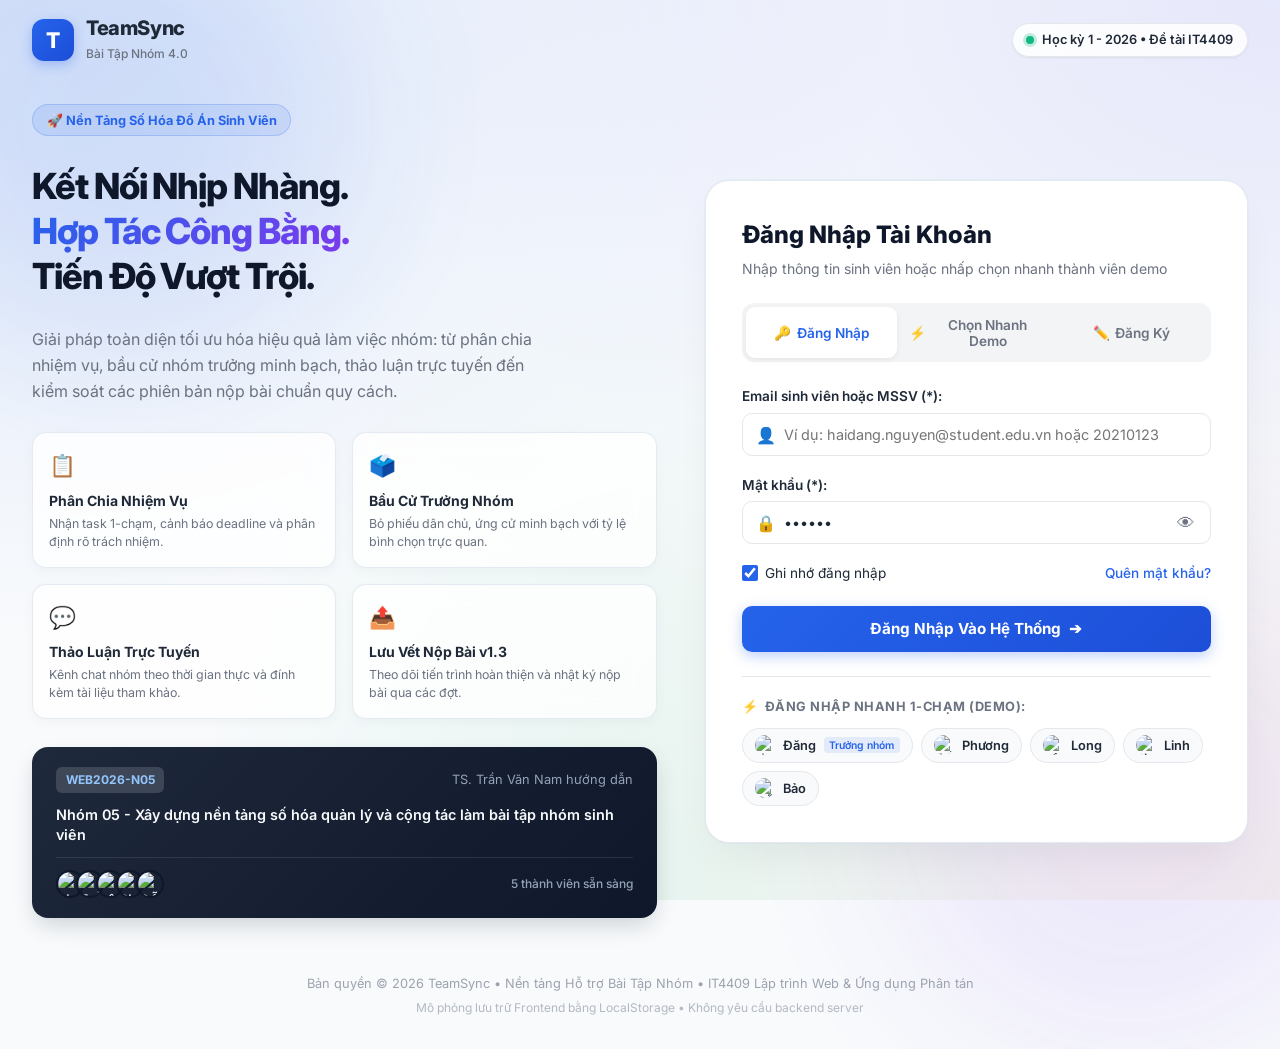
==== commit aa61012c: "fix conflict" ====
--- a/index.html
+++ b/index.html
@@ -20,6 +20,26 @@
   <link rel="stylesheet" href="./css/variables.css">
   <link rel="stylesheet" href="./css/style.css">
   <link rel="stylesheet" href="./css/modules.css">
+
+  <!-- Auth Guard: Chuyển hướng sang login.html nếu chưa đăng nhập -->
+  <script>
+    (function () {
+      try {
+        var rawState = localStorage.getItem("TAM_APP_STATE");
+        if (!rawState) {
+          window.location.replace("login.html");
+          return;
+        }
+        var state = JSON.parse(rawState);
+        if (!state || !state.currentUser || state.currentUser.id === "guest") {
+          window.location.replace("login.html");
+          return;
+        }
+      } catch (err) {
+        window.location.replace("login.html");
+      }
+    })();
+  </script>
 </head>
 
 <body>
@@ -734,6 +754,14 @@
           <div style="font-size: 0.8rem; color: var(--text-muted); margin-bottom: 0.75rem;">Chọn thành viên để đăng nhập ngay vào phiên demo:</div>
           <div class="user-switch-grid" id="quickUserSwitchGrid"></div>
         </div>
+
+        <!-- Liên kết mở trang Login riêng biệt -->
+        <div style="margin-top: 1.25rem; padding-top: 0.85rem; border-top: 1px solid var(--border-color); text-align: center;">
+          <a href="login.html" class="btn btn-secondary" style="width: 100%; font-size: 0.85rem; display: flex; align-items: center; justify-content: center; gap: 0.4rem;">
+            <span>🚪</span>
+            <span>Mở Trang Đăng Nhập Riêng (login.html)</span>
+          </a>
+        </div>
       </div>
     </div>
   </div>
@@ -791,6 +819,9 @@
         </div>
       </div>
       <div class="modal-footer">
+        <button type="button" class="btn btn-secondary" id="btnEditTaskFromDetail" style="margin-right: auto;">
+          ✏️ Sửa Nhiệm Vụ
+        </button>
         <button type="button" class="btn btn-secondary" id="btnUnclaimTask"
           style="display: none; color: var(--status-danger);">
           Hủy Nhận Nhiệm Vụ
@@ -950,6 +981,85 @@
     </div>
   </div>
 
+  <!-- ======================================================================
+       MODAL 7: CHỈNH SỬA NHIỆM VỤ (EDIT TASK)
+       ====================================================================== -->
+  <div class="modal-overlay" id="editTaskModal">
+    <div class="modal-content" style="max-width: 580px;">
+      <div class="modal-header">
+        <h3 class="modal-title" id="editTaskModalTitle">✏️ Chỉnh Sửa Nhiệm Vụ</h3>
+        <button class="modal-close-btn" id="btnCloseEditTask">&times;</button>
+      </div>
+      <form id="editTaskForm">
+        <input type="hidden" id="editTaskId">
+        <div class="modal-body">
+          <div class="form-row-2col">
+            <div class="form-group">
+              <label class="form-label">Mã nhiệm vụ:</label>
+              <input type="text" id="editTaskCode" class="form-control" readonly
+                style="background-color: var(--bg-subtle); color: var(--color-primary); font-weight: 700; cursor: not-allowed;">
+            </div>
+            <div class="form-group">
+              <label class="form-label">Tên nhiệm vụ (*):</label>
+              <input type="text" id="editTaskTitle" class="form-control"
+                placeholder="Nhập tiêu đề nhiệm vụ..." required>
+            </div>
+          </div>
+
+          <div class="form-group">
+            <label class="form-label">Mô tả công việc (*):</label>
+            <textarea id="editTaskDesc" class="form-control" rows="3"
+              placeholder="Chi tiết yêu cầu công việc..." required></textarea>
+          </div>
+
+          <div class="form-row-2col">
+            <div class="form-group">
+              <label class="form-label">Hạn chót hoàn thành (*):</label>
+              <input type="date" id="editTaskDeadline" class="form-control" required>
+            </div>
+            <div class="form-group">
+              <label class="form-label">Độ ưu tiên:</label>
+              <select id="editTaskPriority" class="form-select">
+                <option value="Cao">Cao</option>
+                <option value="Trung bình">Trung bình</option>
+                <option value="Khẩn cấp">Khẩn cấp</option>
+              </select>
+            </div>
+          </div>
+
+          <div class="form-row-2col">
+            <div class="form-group">
+              <label class="form-label">Trạng thái:</label>
+              <select id="editTaskStatus" class="form-select">
+                <option value="todo">Chưa nhận (Chưa làm)</option>
+                <option value="in_progress">Đang làm</option>
+                <option value="done">Đã hoàn thành</option>
+              </select>
+            </div>
+            <div class="form-group">
+              <label class="form-label">Người phụ trách:</label>
+              <select id="editTaskAssignee" class="form-select"></select>
+            </div>
+          </div>
+
+          <div class="form-group">
+            <label class="form-label">Ghi chú bổ sung:</label>
+            <input type="text" id="editTaskNote" class="form-control"
+              placeholder="Ghi chú đính kèm, hướng dẫn...">
+          </div>
+        </div>
+        <div class="modal-footer">
+          <button type="button" class="btn btn-secondary" id="btnDeleteTaskFromModal"
+            style="color: var(--status-danger); margin-right: auto;">
+            🗑️ Xóa Nhiệm Vụ
+          </button>
+          <button type="button" class="btn btn-secondary" id="btnCancelEditTask">Hủy</button>
+          <button type="submit" class="btn btn-primary" id="btnSaveEditTask">Lưu Thay Đổi</button>
+        </div>
+      </form>
+    </div>
+  </div>
+
   <!-- Scripts dữ liệu mẫu và logic điều khiển -->
   <script src="./data/mockData.js"></script>
   <script src="./js/main.js"></script>
--- a/css/modules.css
+++ b/css/modules.css
@@ -687,6 +687,21 @@
   margin-top: 0.5rem;
 }
 
+/* NÚT CHỈNH SỬA TASK (EDIT TASK BUTTON) */
+.btn-edit-task {
+  display: inline-flex;
+  align-items: center;
+  gap: 0.25rem;
+  font-weight: 500;
+  transition: all var(--transition-fast, 0.15s ease);
+}
+
+.btn-edit-task:hover {
+  border-color: var(--color-primary, #2563EB);
+  color: var(--color-primary, #2563EB);
+  background-color: var(--color-primary-light, #EFF6FF);
+}
+
 /* ==========================================================================
    MOBILE & TABLET RESPONSIVE FOR MODULES (@media max-width: 768px)
    Bắt buộc theo yêu cầu hệ thống
@@ -762,6 +777,12 @@
   .form-row-2col {
     grid-template-columns: 1fr !important;
   }
+
+  /* 9. Nút thao tác bảng nhiệm vụ trên mobile */
+  .btn-edit-task, .btn-view-task {
+    min-height: 36px;
+    padding: 0.4rem 0.65rem;
+  }
 }
 
 @media (max-width: 480px) {
